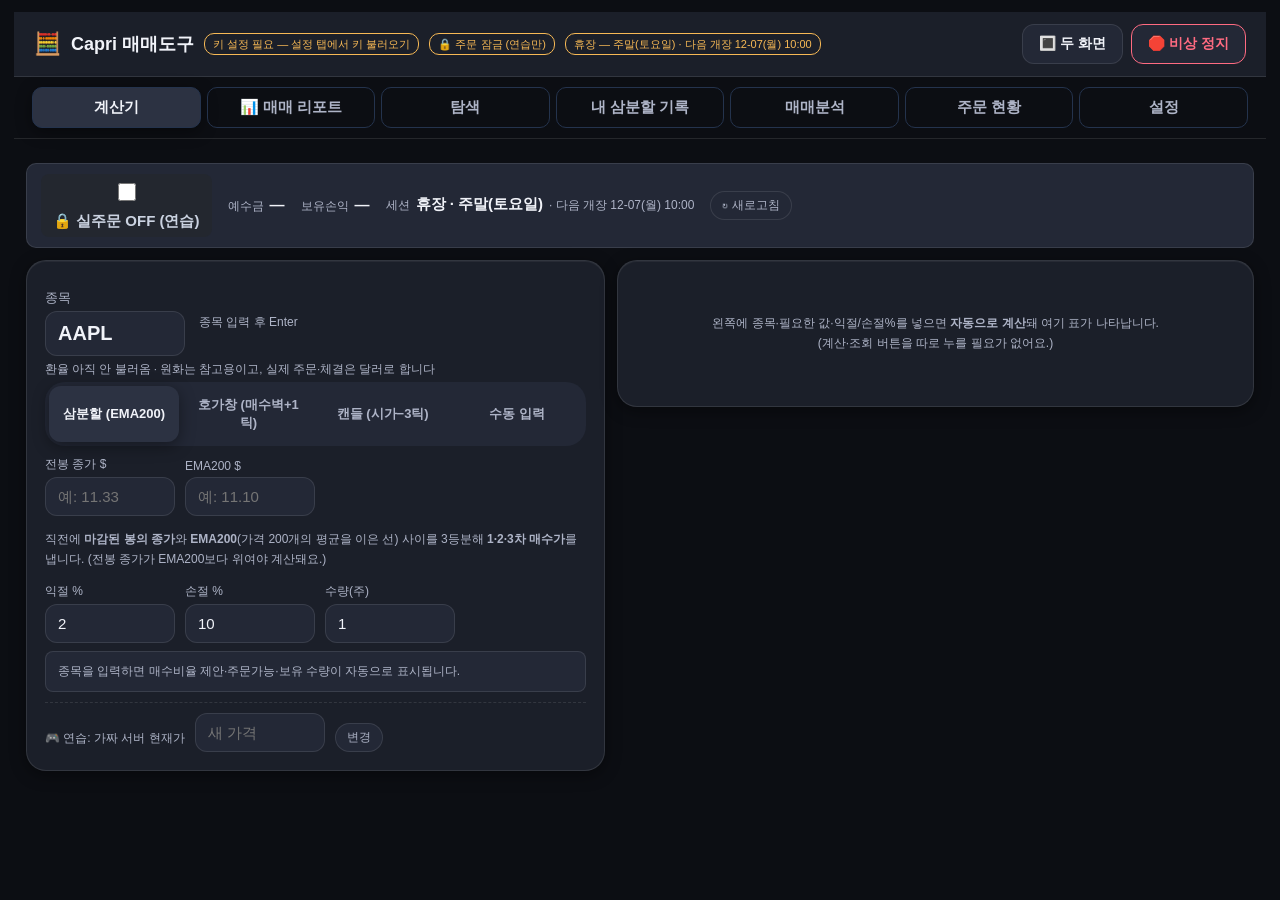
==== index.html @ b510676f "웹앱 배포 2026-08-22T17:26:16.046Z" ====
<!doctype html>
<html lang="ko">
  <head>
    <meta charset="UTF-8" />
    <!-- viewport-fit=cover: 아이폰 노치/홈바 영역까지 배경이 채워지게(웹앱 느낌) -->
    <meta name="viewport" content="width=device-width, initial-scale=1.0, viewport-fit=cover" />
    <title>Capri 매매도구</title>
    <meta name="description" content="Capri — 미국주식 분할 진입·익절/손절 계산기 (아이폰 웹앱)" />

    <!-- PWA(홈 화면에 추가되는 웹앱) 설정 -->
    <link rel="manifest" href="./manifest.webmanifest" />
    <meta name="theme-color" content="#0F172A" />

    <!-- 아이폰 전용: 홈 화면에서 열 때 주소창 없이 전체화면으로 뜨게 한다 -->
    <meta name="apple-mobile-web-app-capable" content="yes" />
    <!-- [v0.9.4] black-translucent 는 화면을 '상태바 밑까지' 끌어올려서, 안전영역 처리를
         조금이라도 놓치면 상단 배너·탭이 노치에 가려 눌리지 않는다(실제로 그 사고가 났다).
         default 로 두면 iOS 가 상태바 자리를 알아서 비워 준다 — 안전한 쪽을 택한다. -->
    <meta name="apple-mobile-web-app-status-bar-style" content="default" />
    <meta name="apple-mobile-web-app-title" content="Capri" />
    <link rel="apple-touch-icon" href="./icons/icon-192.png" />
    <link rel="icon" href="./icons/icon-192.png" />
    <script type="module" crossorigin src="./assets/index-GYGPDZ7k.js"></script>
    <link rel="modulepreload" crossorigin href="./assets/rolldown-runtime-Bh1tDfsg.js">
    <link rel="stylesheet" crossorigin href="./assets/index-DaofcGWW.css">
  </head>
  <body>
    <div id="root"></div>
  </body>
</html>
---- assets/index-DaofcGWW.css ----
:root{--bg:#0f172a;--card:#111c31;--line:#24334d;--text:#e2e8f0;--muted:#94a3b8;--green:#22c55e;--red:#ef4444;--amber:#f59e0b}html,body{background:var(--bg);color:var(--text);-webkit-text-size-adjust:100%;margin:0;font-family:-apple-system,BlinkMacSystemFont,Apple SD Gothic Neo,Segoe UI,system-ui,Roboto,Noto Sans,Ubuntu,Cantarell,Helvetica Neue,sans-serif}.app{max-width:560px;padding:max(12px, env(safe-area-inset-top)) 14px calc(24px + env(safe-area-inset-bottom));margin:0 auto}.update-banner{z-index:10;background:var(--green);color:#06210f;border-radius:12px;justify-content:space-between;align-items:center;gap:10px;margin-bottom:10px;padding:10px 14px;font-weight:700;display:flex;position:sticky;top:0}.update-banner button{color:#fff;background:#06210f;border:0;border-radius:999px;padding:8px 14px;font-size:14px;font-weight:700}.head{justify-content:space-between;align-items:center;gap:10px;margin-bottom:12px;display:flex}.brand{align-items:center;gap:8px;font-size:20px;display:flex}.brand img{border-radius:7px}.badge{border:1px solid var(--line);color:var(--muted);text-align:right;border-radius:999px;padding:6px 10px;font-size:12px;line-height:1.3}.badge.ok{color:var(--green);border-color:var(--green)}.badge.warn{color:var(--amber);border-color:var(--amber)}.tabs{gap:8px;margin-bottom:12px;display:flex}.tabs button{color:var(--muted);border:1px solid var(--line);background:0 0;border-radius:10px;flex:1;padding:10px;font-size:15px}.tabs button.on{background:var(--card);color:var(--text);border-color:var(--green)}.card{background:var(--card);border:1px solid var(--line);border-radius:14px;padding:14px}.row{flex-direction:column;gap:6px;min-width:0;margin-bottom:12px;display:flex}.row2{grid-template-columns:1fr 1fr;gap:10px;display:grid}label{color:var(--muted);font-size:13px}input{width:100%;color:var(--text);border:1px solid var(--line);background:#0b1524;border-radius:10px;padding:12px;font-size:16px}input:focus{border-color:var(--green);outline:none}.seg{flex-wrap:wrap;gap:6px;margin-bottom:14px;display:flex}.seg button{min-width:90px;color:var(--muted);border:1px solid var(--line);background:#0b1524;border-radius:999px;flex:1;padding:9px 6px;font-size:13px}.seg button.on{color:#06210f;background:var(--green);border-color:var(--green);font-weight:700}.hint{color:var(--muted);margin:4px 0 10px;font-size:12px}.split{border:1px solid var(--line);border-radius:12px;margin-bottom:10px;padding:10px 12px}.split-head{flex-wrap:wrap;justify-content:space-between;align-items:baseline;gap:8px;margin-bottom:8px;display:flex}.qty{color:var(--muted);font-size:13px}.grid3{grid-template-columns:repeat(3,1fr);gap:8px;display:grid}.grid3>div{flex-direction:column;gap:2px;min-width:0;display:flex}.grid3 .k{color:var(--muted);font-size:11px}.grid3 b{white-space:nowrap;font-size:15px}.grid3 .tp b{color:var(--green)}.grid3 .sl b{color:var(--red)}.won{color:var(--muted);font-size:11px}.primary{background:var(--green);color:#06210f;border:0;border-radius:12px;width:100%;margin-top:4px;padding:14px;font-size:16px;font-weight:700}.err{color:var(--amber);font-size:13px;line-height:1.5}.note{color:var(--muted);margin:14px 0 0;font-size:12px;line-height:1.6}.foot{text-align:center;color:var(--muted);margin-top:16px;font-size:11px}.live{border:1px dashed var(--line);border-radius:12px;margin-bottom:12px;padding:10px 12px}.ghost{width:100%;color:var(--green);border:1px solid var(--green);background:0 0;border-radius:10px;padding:11px;font-size:15px;font-weight:600}.ghost:disabled{opacity:.5}:root{--bg:#0c0e13;--panel:#1b1f29;--panel2:#232836;--surface3:#2c3242;--border:#ffffff1a;--border-strong:#ffffff29;--text:#f1f3f9;--muted:#aeb4c7;--green:#3ddc97;--red:#ff6b81;--amber:#f7b955;--blue:#4c82fb;--sh-card:0 4px 16px #0006;--sh-float:0 8px 28px #00000080;--sh-hero:0 12px 40px #0000008c;--edge-hi:inset 0 1px 0 #ffffff0d;--r-sm:12px;--r-md:20px;--r-lg:24px;--r-pill:999px;--profit:var(--green);--loss:var(--red);--primary:var(--blue);--flat:var(--muted);--fs-hero:52px;--fs-display:40px;--fs-title:22px;--fs-sub:17px;--fs-body:15px;--fs-cap:13px}:root[data-pnl=kr]{--profit:var(--red);--loss:#6aa8ff}.result-table,.trade-table,.screen-table,.str-table,.sum-cards,.hcard,.report-hero-num,.report-badge,.report-row,.str-big,.str-now,.tstat,.sb-v,.phase-badge,.sig-chip{font-variant-numeric:tabular-nums}*{box-sizing:border-box;scrollbar-width:thin;scrollbar-color:var(--surface3) transparent}::-webkit-scrollbar{width:9px;height:9px}::-webkit-scrollbar-track{background:0 0}::-webkit-scrollbar-thumb{background:var(--surface3);background-clip:padding-box;border:2px solid #0000;border-radius:999px}::-webkit-scrollbar-thumb:hover{background:#3a4152 padding-box padding-box}::-webkit-scrollbar-corner{background:0 0}body{background:var(--bg);color:var(--text);margin:0;font-family:Apple SD Gothic Neo,Pretendard,-apple-system,sans-serif;font-size:14px}.loading{color:var(--muted);padding:48px}.app{flex-direction:column;height:100vh;display:flex}.topbar{border-bottom:1px solid var(--border);background:var(--panel);justify-content:space-between;align-items:center;padding:12px 20px;display:flex}.brand{align-items:center;gap:10px;display:flex}.logo{font-size:22px}.brand h1{margin:0;font-size:18px}.badge{border:1px solid var(--border);border-radius:10px;padding:3px 8px;font-size:11px}.badge-mock{color:var(--blue);border-color:var(--blue)}.badge-live{color:var(--green);border-color:var(--green)}.badge-dry{color:var(--amber);border-color:var(--amber)}.controls{gap:8px;display:flex}.btn{border-radius:var(--r-sm);border:1px solid var(--border);background:var(--panel2);color:var(--text);cursor:pointer;padding:10px 16px;font-size:14px;font-weight:600}.btn:hover{filter:brightness(1.2)}.btn:disabled{opacity:.45;cursor:not-allowed}.btn-start{background:#14532d;border-color:#166534}.btn-stop{background:#7f1d1d;border-color:#991b1b}.btn-kill{border-color:var(--red);color:var(--red)}.twocol-on{border-color:var(--primary);color:var(--primary)}.kill-on{background:var(--red);color:#fff;font-weight:700}.mini{border-radius:var(--r-pill);border:1px solid var(--border);background:var(--panel2);color:var(--muted);cursor:pointer;padding:5px 11px;font-size:12px}.mini:hover{color:var(--text);border-color:var(--border-strong)}.tabs{background:var(--bg);border-bottom:1px solid var(--border);gap:6px;padding:10px 18px;display:flex}.tab{color:var(--muted);cursor:pointer;border-radius:var(--r-pill);white-space:nowrap;background:0 0;border:none;min-width:max-content;padding:9px 15px;font-size:14px;font-weight:600;transition:background .15s,color .15s}.tab:hover{color:var(--text)}.tab.active{color:var(--text);background:var(--surface3);box-shadow:var(--sh-card)}.panes,.pane{display:contents}.panes.twocol{background:var(--border-strong);flex:1;gap:1px;min-height:0;display:flex}.panes.twocol .pane{background:var(--bg);flex-direction:column;flex:1 1 0;min-width:0;display:flex;overflow-y:auto}.panes.twocol .grid,.panes.twocol .ticket-grid,.panes.twocol .sum-cards{grid-template-columns:1fr}.panes.twocol .report-badges{grid-template-columns:repeat(2,1fr)}.panes.twocol .report-hero-num{font-size:40px}.panes.twocol .pane{overflow-x:hidden}.pane-head{z-index:5;background:var(--panel);border-bottom:1px solid var(--border);align-items:center;gap:8px;padding:8px 20px;display:flex;position:sticky;top:0}.pane-tag{color:var(--muted);font-size:11px}.pane-select{background:var(--panel2);max-width:260px;color:var(--text);border:1px solid var(--border);border-radius:8px;flex:1;padding:6px 10px;font-size:13px}.grid{flex:1;grid-template-columns:1fr 1fr;gap:16px;padding:18px 20px 40px;display:grid;overflow-y:auto}.card{background:var(--panel);border:1px solid var(--border);border-radius:var(--r-md);box-shadow:var(--sh-card), var(--edge-hi);padding:18px}.card.wide{grid-column:1/-1}.card h2{font-size:var(--fs-title);letter-spacing:-.01em;margin:0 0 14px;font-weight:700}.card h3{font-size:var(--fs-cap);color:var(--muted);text-transform:none;letter-spacing:.02em;margin:16px 0 8px}.hero{border-radius:var(--r-lg);box-shadow:0 14px 40px #08061680, var(--edge-hi);background:radial-gradient(120% 90% at 15% 0,#8b93ff29 0%,#0000 48%),linear-gradient(152deg,#1e2542 0%,#241f3d 55%,#271b37 100%);border:1px solid #ffffff1f;padding:24px 20px;position:relative}.pill-seg{background:var(--panel2);border-radius:var(--r-pill);gap:4px;padding:4px;display:inline-flex}.pill-seg button{color:var(--muted);cursor:pointer;border-radius:var(--r-pill);background:0 0;border:none;min-height:40px;padding:9px 16px;font-size:14px;font-weight:600;transition:background .15s,color .15s}.pill-seg button.on{background:var(--surface3);color:var(--text);box-shadow:var(--sh-card)}.pill-seg button:not(.on):hover{color:var(--text)}.tech-seg{border-radius:var(--r-md);grid-template-columns:repeat(2,1fr);gap:4px;width:100%;display:grid}.tech-seg button{border-radius:var(--r-sm);padding:10px 8px;font-size:13px}@media (min-width:720px){.tech-seg{grid-template-columns:repeat(4,1fr)}}.stat-row{flex-wrap:wrap;gap:18px;display:flex}.stat{flex-direction:column;gap:3px;min-width:110px;display:flex}.stat-label{color:var(--muted);font-size:11px}.stat-value{font-size:14px;font-weight:600}.stat-value.small{font-size:12px;font-weight:400}.risk-row{border-top:1px dashed var(--border);color:var(--muted);gap:16px;margin-top:12px;padding-top:10px;font-size:12px;display:flex}.form-row{flex-wrap:wrap;align-items:end;gap:10px;margin-top:10px;display:flex}.form-col{flex-direction:column;gap:10px;max-width:420px;display:flex}label{color:var(--muted);flex-direction:column;gap:4px;font-size:12px;display:flex}input{background:var(--panel2);border:1px solid var(--border);color:var(--text);border-radius:var(--r-sm);width:130px;padding:10px 12px;font-size:15px}.form-col input{width:100%}input:focus{border-color:var(--blue);outline:none;box-shadow:0 0 0 3px #4c82fb2e}.radio{color:var(--text);flex-direction:row;align-items:center;gap:8px;margin:6px 0;font-size:13px}.quote{color:var(--blue);padding-bottom:8px;font-weight:700}.mock-box{border-top:1px dashed var(--border);padding-top:10px}.settings-block{margin-bottom:8px}table{border-collapse:collapse;width:100%;font-size:12.5px}th,td{text-align:left;border-bottom:1px solid var(--border-strong);padding:7px 8px}th{color:var(--muted);font-size:11.5px;font-weight:500}.logbox{border:1px solid var(--border);background:#0a0c10;border-radius:8px;height:200px;padding:10px;font-family:ui-monospace,monospace;font-size:12px;overflow-y:auto}.logline{color:#c3cad9;padding:1px 0}.log-ts{color:var(--muted);margin-right:6px}.ok{color:var(--green)}.danger{color:var(--red)}.hint{color:var(--muted);margin:4px 0;font-size:12px;line-height:1.6}.mono{font-family:ui-monospace,monospace;font-size:11.5px}.small{font-size:11.5px}ul.hint{padding-left:18px}.modal-back{z-index:50;background:#0009;justify-content:center;align-items:center;display:flex;position:fixed;top:0;bottom:0;left:0;right:0}.modal{background:var(--panel);border:1px solid var(--border);border-radius:14px;width:92%;max-width:560px;padding:22px 26px;box-shadow:0 20px 60px #00000080}.modal h2{margin-top:0}.modal p{margin:8px 0;font-size:13.5px;line-height:1.6}.logbox.tall{height:420px}.update-notes{border:1px solid var(--line,#2a2e37);background:#ffffff0a;border-radius:8px;max-height:180px;margin:10px 0;padding:10px 12px;overflow-y:auto}.update-notes b{color:var(--sub,#9ca3af);font-size:12.5px}.update-notes pre{white-space:pre-wrap;word-break:break-word;margin:6px 0 0;font-family:inherit;font-size:13px;line-height:1.6}.progress-wrap{background:#ffffff14;border-radius:11px;height:22px;margin:12px 0;position:relative;overflow:hidden}.progress-bar{background:linear-gradient(90deg,#2563eb,#3b82f6);height:100%;transition:width .2s}.progress-txt{color:#fff;justify-content:center;align-items:center;font-size:12px;font-weight:600;display:flex;position:absolute;top:0;bottom:0;left:0;right:0}.badge-liveorder{color:#fff;background:#dc2626;font-weight:800;animation:1.6s ease-in-out infinite livepulse}@keyframes livepulse{0%,to{opacity:1}50%{opacity:.65}}@media (prefers-reduced-motion:reduce){.badge-liveorder{animation:none}}.live-confirm{margin:10px 0}.live-confirm-box{gap:10px;margin:10px 0;display:flex}.live-confirm-box>div{text-align:center;background:#dc26261a;border:1px solid #dc262673;border-radius:10px;flex:1;padding:10px 12px}.live-confirm-box span{opacity:.75;margin-bottom:3px;font-size:11.5px;display:block}.live-confirm-box b{font-size:19px}.cap-box{flex-wrap:wrap;align-items:center;gap:8px;display:flex}.cap-box .hint b{color:var(--tx,#e5e7eb)}.poslist,.ratlist{flex-direction:column;gap:8px;display:flex}.poscard,.ratcard{border:1px solid var(--border);background:var(--panel2);border-radius:8px;padding:10px 12px}.posline1{flex-wrap:wrap;align-items:baseline;gap:10px;display:flex}.possym{font-size:16px}.posqty{color:var(--muted)}.posPnl{font-size:18px;font-weight:700}.posline2,.posline3{color:#b9c0cc;margin-top:4px}.posrationale{border-top:1px dashed var(--border-strong);color:#cfd6e2;margin-top:6px;padding-top:6px}.tag{color:#9fb4d8;background:#2b3446;border-radius:4px;margin-right:4px;padding:1px 6px;font-size:11px;display:inline-block}.tag.warn{color:#ffcf7a;background:#4a3a1e}.inline-check{color:var(--muted);font-size:12px;font-weight:400}.ticket{flex-direction:column;gap:12px;padding:12px;display:flex}.statusbar{background:var(--panel2);border:1px solid var(--border);border-radius:10px;flex-wrap:wrap;align-items:center;gap:16px;padding:10px 14px;display:flex}.sb-item{align-items:baseline;gap:6px;display:flex}.sb-item b{font-size:15px}.sb-live{cursor:pointer;border-radius:8px;align-items:center;gap:8px;padding:6px 12px;font-size:15px;display:flex}.sb-live.off{color:#cbd3e1;background:#23272f}.sb-live.on{color:#ff8a95;background:#4a1420;border:1px solid #ff6b6b}.sb-live input{width:18px;height:18px}.ticket-grid{grid-template-columns:minmax(340px,1fr) minmax(360px,1.1fr);align-items:start;gap:12px;display:grid}@media (max-width:820px){.ticket-grid{grid-template-columns:1fr}}.sym-row{align-items:center;gap:14px}.sym-label{font-size:13px}.sym-input{text-transform:uppercase;width:140px;font-size:20px;font-weight:700}.cur-box{font-size:15px}.cur-price{color:#7fd1ff;font-size:18px}.tech-row{flex-wrap:wrap;gap:14px}.seed-box{background:var(--panel2);border:1px solid var(--border);border-radius:8px;margin-top:8px;padding:10px 12px}.seed-line{justify-content:space-between;align-items:center;gap:8px;padding:2px 0;display:flex}.seed-line b{color:#e6ebf3}.seed-line .mini{flex:none}.result-head{margin-bottom:8px;font-size:15px}.result-table{width:100%}.result-empty{text-align:center;padding:30px 12px;line-height:1.7}.order-cell{white-space:nowrap}.btn-buy{color:#fff;background:#1f6feb}.btn-oco{color:#fff;background:#2ea043}.warn-box{color:#ffcf7a;background:#4a3a1e;border:1px solid #7a5a20;border-radius:8px;margin:8px 0;padding:10px 12px;font-size:13px;line-height:1.6}.warn-box b{color:#ffe4a3}.btn-oto{color:#fff;background:#d97706}.order-cell{white-space:normal;flex-wrap:wrap;gap:4px;display:flex}.statusmain{flex-direction:column;gap:12px;padding:12px;display:flex}.statusmain .statusbar{flex-wrap:wrap}.sb-sep{background:#333b48;width:1px;height:20px;margin:0 4px}.sb-k{color:var(--muted);font-size:12px}.min0{text-overflow:ellipsis;min-width:0;overflow:hidden}.muted{color:var(--muted)}.insight-card{border-radius:var(--r-md);box-shadow:var(--edge-hi);color:var(--text);background:linear-gradient(135deg,#4c82fb29,#4c82fb0a);border:1px solid #4c82fb59;margin:12px 0 4px;padding:16px 18px;font-size:15px;line-height:1.55}.strong-weak{grid-template-columns:1fr 1fr;gap:10px;margin-top:12px;display:grid}.sw-col{border-radius:var(--r-md);background:var(--panel2);border:1px solid var(--border);box-shadow:var(--edge-hi);padding:14px 16px}.sw-col.ok{border-color:#2fd39a59}.sw-col.danger{border-color:#f6606f59}.sw-h{color:var(--muted);font-size:13px}.sw-v{font-variant-numeric:tabular-nums;margin:4px 0 2px;font-size:22px;font-weight:800}.sw-col.ok .sw-v{color:var(--profit)}.sw-col.danger .sw-v{color:var(--loss)}.seg{background:var(--panel2);border-radius:var(--r-pill);gap:4px;padding:4px;display:inline-flex}.seg button{color:var(--muted);cursor:pointer;border-radius:var(--r-pill);background:0 0;border:none;min-height:38px;padding:8px 15px;font-size:13px;font-weight:600}.seg button.on{background:var(--surface3);color:var(--text);box-shadow:var(--sh-card)}.seg-wide button{padding:9px 20px}.sum-cards{grid-template-columns:repeat(3,1fr);gap:10px;display:grid}@media (max-width:640px){.sum-cards{grid-template-columns:1fr}}.sum-card{border-radius:var(--r-md);background:var(--panel2);border:1px solid var(--border);box-shadow:var(--edge-hi);flex-direction:column;gap:3px;min-width:0;padding:16px;display:flex}.sum-k{color:var(--muted);font-size:12px}.sum-v{color:#e6ebf3;white-space:nowrap;text-overflow:ellipsis;font-size:20px;font-weight:700;overflow:hidden}.sum-sub{color:var(--muted);font-size:12px}.sum-card.pnl-up .sum-v{color:var(--profit)}.sum-card.pnl-down .sum-v{color:var(--loss)}.pnl-up{color:var(--profit)}.pnl-down{color:var(--loss)}.hold-list,.ord-list,.cond-list{flex-direction:column;gap:8px;display:flex}.hcard{border:1px solid var(--border);border-radius:var(--r-md);background:var(--panel2);box-shadow:var(--edge-hi);min-width:0;padding:15px 16px}.hcard-r1{justify-content:space-between;align-items:baseline;gap:12px;min-width:0;display:flex}.hcard-name{align-items:baseline;gap:8px;min-width:0;display:flex}.hcard-title{white-space:nowrap;text-overflow:ellipsis;max-width:180px;font-size:15px;overflow:hidden}.hcard-sub{color:var(--muted);white-space:nowrap;font-size:12px}.hcard-pct{white-space:nowrap;font-size:22px;font-weight:800}.hcard-r2{justify-content:space-between;align-items:baseline;gap:12px;margin-top:4px;display:flex}.hcard-r2 .muted{font-size:13px}.hcard-amt{white-space:nowrap;font-size:14px;font-weight:600}.hcard-actions{align-items:center;gap:6px;margin-top:10px;display:flex}.ghost{border:1px solid var(--border);color:var(--muted);background:0 0}.grow{flex:auto}.hcard-detail,.ord-detail{border-top:1px dashed var(--border-strong);grid-template-columns:1fr 1fr;gap:4px 18px;margin-top:10px;padding-top:10px;display:grid}@media (max-width:520px){.hcard-detail,.ord-detail{grid-template-columns:1fr}}.hcard-detail>div,.ord-detail>div{justify-content:space-between;gap:10px;min-width:0;font-size:12.5px;display:flex}.hcard-detail dt,.ord-detail dt{color:var(--muted);white-space:nowrap}.hcard-detail dd,.ord-detail dd{color:#e6ebf3;text-align:right;text-overflow:ellipsis;overflow:hidden}.dl-wide{grid-column:1/-1}.dl-wide dd{text-align:left;white-space:normal}.chip{color:#9fb4d8;white-space:nowrap;background:#2b3446;border-radius:4px;padding:1px 7px;font-size:11px;display:inline-block}.chip-buy{color:#7fb3ff;background:#16324a}.chip-sell{color:#ff9db0;background:#4a2130}.chip-type{color:#ffcf7a;background:#3a2e12}.btn-sell{color:#fff;background:#d92d43}.stbadge{white-space:nowrap;border-radius:10px;padding:1px 8px;font-size:11px;display:inline-block}.st-submitted{color:#7fb3ff;background:#16324a}.st-partial{color:#ffcf7a;background:#3a2e12}.st-filled{color:#6ee7a0;background:#14331f}.st-cancelled,.st-failed{color:#ff9d9d;background:#3a2020}.st-hold{background:var(--surface3);color:#b9c0cc}.st-unknown{background:var(--surface3);color:#cbd3e1}.ord-row{border:1px solid var(--border);border-radius:var(--r-md);background:var(--panel2);box-shadow:var(--edge-hi);min-width:0;padding:14px 16px}.or-line1{flex-wrap:wrap;align-items:center;gap:8px;min-width:0;display:flex}.cond-card{border:1px solid var(--border);border-radius:var(--r-md);background:var(--panel2);box-shadow:var(--edge-hi);min-width:0;padding:14px 16px}.cc-head{flex-wrap:wrap;align-items:center;gap:8px;min-width:0;display:flex}.cc-steps{color:#cfd6e2;flex-wrap:wrap;align-items:center;gap:10px;margin-top:8px;font-size:13px;display:flex}.step{align-items:center;gap:6px;display:inline-flex}.step-arrow{color:var(--muted)}.split-save{flex-wrap:wrap;align-items:center;gap:8px;margin:6px 0 10px;display:flex}.split-memo-input{color:#e6e9ef;border:1px solid var(--border);background:#0f131a;border-radius:8px;flex:1;min-width:140px;padding:6px 10px;font-size:13px}.btn-save{color:#fff;background:#6d5ae0}.split-saved-msg{white-space:nowrap;font-size:12px}.split-list-head{justify-content:space-between;align-items:center;gap:8px;display:flex}.split-card{border:1px solid var(--border);border-radius:var(--r-md);background:var(--panel2);box-shadow:var(--edge-hi);margin-top:12px;padding:14px 16px}.split-card-head{flex-wrap:wrap;justify-content:space-between;align-items:center;gap:8px;margin-bottom:6px;display:flex}.split-symbol{font-size:15px}.split-card-meta{align-items:center;gap:10px;display:inline-flex}.btn-del{color:#ff9d9d;background:#3a2020}.split-card-foot{margin-top:6px}.split-done td{opacity:.55}.split-check{cursor:pointer;align-items:center;gap:6px;font-size:13px;display:inline-flex}.btn-str{color:#cfe0ff;background:#23324a;margin-left:8px}.btn-edit{background:var(--surface3);color:#cbd3e1;margin-left:8px}.split-edit{flex-wrap:wrap;align-items:center;gap:6px;display:inline-flex}.split-edit .split-memo-input{flex:0 320px;min-width:200px}.str-controls{flex-wrap:wrap;align-items:flex-end;gap:12px;margin:12px 0;display:flex}.str-field{flex-direction:column;gap:4px;display:flex}.held-chips{flex-wrap:wrap;gap:8px;margin:10px 0 4px;display:flex}.chip-sym{border-radius:var(--r-pill);cursor:pointer;background:var(--panel2);border:1px solid var(--border);min-width:0;color:var(--text);box-shadow:var(--edge-hi);align-items:center;gap:8px;padding:8px 12px;font-size:13px;font-weight:600;display:inline-flex}.chip-sym:hover{border-color:var(--border-strong)}.chip-sym.on{background:var(--surface3);box-shadow:var(--sh-card);border-color:var(--border-strong)}.chip-sym .chip-str{font-variant-numeric:tabular-nums;font-weight:800}.chip-sym .chip-str.up{color:var(--profit)}.chip-sym .chip-str.down{color:var(--loss)}.chip-sym .chip-str.flat{color:var(--muted)}.str-detail-head{margin:14px 0 2px;font-size:13px}.str-sym-input,.str-iv{color:#e6e9ef;border:1px solid var(--border);background:#0f131a;border-radius:8px;padding:7px 10px;font-size:14px}.str-sym-input{text-transform:uppercase;width:120px;font-weight:700}.str-sym-input:disabled,.str-iv:disabled{opacity:.6}.btn-start{color:#fff;background:#2ea043}.btn-stop{color:#fff;background:#b3352f}.str-live{font-size:13px}.str-now{border-radius:var(--r-lg);box-shadow:0 14px 40px #08061680, var(--edge-hi);background:radial-gradient(120% 90% at 12% 0,#8b93ff26 0%,#0000 48%),linear-gradient(152deg,#1e2542 0%,#241f3d 55%,#271b37 100%);border:1px solid #ffffff1f;flex-wrap:wrap;align-items:center;gap:20px;margin:4px 0 16px;padding:22px 20px;display:flex}.str-big{font-variant-numeric:tabular-nums;letter-spacing:-.02em;font-size:52px;font-weight:800;line-height:1}.str-oneway{color:var(--amber)}.str-meta{font-size:14px}.str-meta>div{margin:2px 0}.str-spark{color:var(--muted);border:1px solid var(--border);background:#0f131a;border-radius:8px;margin:6px 0 14px;display:block}.str-table{margin-top:6px}.str-chart{color:var(--muted);border:1px solid var(--border);background:#0f131a;border-radius:8px;margin:6px 0 14px;display:block}@keyframes str-flash-up{0%{background:#34d39947}to{background:0 0}}@keyframes str-flash-down{0%{background:#f8717147}to{background:0 0}}.str-big.flash-up{border-radius:8px;padding:0 6px;animation:.45s ease-out str-flash-up}.str-big.flash-down{border-radius:8px;padding:0 6px;animation:.45s ease-out str-flash-down}@media (prefers-reduced-motion:reduce){.str-big.flash-up,.str-big.flash-down{animation:none}}.str-signals{flex-wrap:wrap;align-items:center;gap:8px;margin:6px 0 10px;display:flex}.phase-badge{border:1px solid var(--border);border-radius:10px;padding:4px 10px;font-size:14px;font-weight:700}.sig-chip{border:1px solid var(--border);white-space:nowrap;border-radius:8px;padding:3px 8px;font-size:12px}.sig-chip.ok{color:var(--green,#34d399);border-color:#34d39966}.sig-chip.danger{color:var(--red,#f87171);border-color:#f8717166}.screen-controls{margin:10px 0 6px}.screen-controls input[type=range]{accent-color:#2ea043;width:100%}.screen-filters{flex-wrap:wrap;gap:10px;margin-top:10px;display:flex}.screen-filters .sf-num{flex:1;min-width:96px;max-width:160px}.screen-filters .sf-num input{color:#e6e9ef;border:1px solid var(--border);background:#0f131a;border-radius:8px;width:100%;min-height:40px;padding:8px 10px;font-size:16px}.near-miss{margin-top:14px}.miss-table{opacity:.92}.miss-reasons{color:var(--amber,#fbbf24);font-size:12px}.screen-prog{margin:12px 0}.screen-prog-bar{border:1px solid var(--border);background:#0f131a;border-radius:6px;height:10px;overflow:hidden}.screen-prog-fill{background:linear-gradient(90deg,#1f6feb,#2ea043);height:100%;transition:width .3s}.screen-table{margin-top:6px}.screen-row{cursor:pointer}.screen-row:hover td{background:#1d2330}.btn-evid{color:#cfe0ff;white-space:nowrap;background:#23324a}.evid-row>td{background:#10141c;padding:0}.evid-box{padding:12px 14px}.evid-note{color:var(--muted);margin-bottom:8px;font-size:12px}.evid-filters{flex-wrap:wrap;gap:6px;margin-bottom:10px;display:flex}.evid-chip{border:1px solid var(--border);border-radius:999px;padding:3px 9px;font-size:12px}.evid-chip.pass{color:#6ee7a0;background:#14331f;border-color:#1f5a37}.evid-chip.fail{color:#ff9d9d;background:#331b1b;border-color:#5a2020}.evid-table{border:none;width:auto}.evid-table td{border:none;padding:3px 10px 3px 0;font-size:13px}.evid-table td:first-child{color:var(--muted);white-space:nowrap}.trade-stats{flex-wrap:wrap;gap:10px;margin:12px 0;display:flex}.tstat{border:1px solid var(--border);background:var(--panel2);border-radius:10px;flex-direction:column;gap:2px;min-width:120px;padding:8px 14px;display:flex}.tstat b{font-size:15px}.tstat.highlight{background:#141a28;border-color:#3a4560}.trade-table td{vertical-align:top}.trade-win td{background:#14331f59}.trade-loss td{background:#331b1b59}.warn-txt{color:#ffcf7a}.mode-tag{white-space:nowrap;border-radius:999px;padding:2px 8px;font-size:11px}.mode-mock{color:#cfe0ff;background:#23324a}.mode-dryrun{color:#ffcf7a;background:#3a2e12}.mode-real{color:#ff9d9d;background:#3a2020}.step-box{border:1px solid var(--border);background:var(--panel2);border-radius:8px;margin:8px 0;padding:10px 12px}.step-title{color:#cfd6e2;margin-bottom:6px;font-size:13px;font-weight:700}.step-disabled{opacity:.5}@keyframes rise-in{0%{opacity:0;transform:translateY(10px)}to{opacity:1;transform:translateY(0)}}@keyframes grow-bar{0%{transform:scaleX(0)}to{transform:scaleX(1)}}.report section{animation:.42s ease-out both rise-in}.report section:nth-child(2){animation-delay:60ms}.report section:nth-child(3){animation-delay:.12s}.report section:nth-child(4){animation-delay:.18s}.report-hero{text-align:center;border-radius:var(--r-lg);box-shadow:0 14px 40px #08061680, var(--edge-hi);background:radial-gradient(120% 90% at 15% 0,#8b93ff29 0%,#0000 48%),linear-gradient(152deg,#1e2542 0%,#241f3d 55%,#271b37 100%);border:1px solid #ffffff1f;padding:30px 20px 26px;position:relative}.report-hero-label{color:#e4e7f2;letter-spacing:.01em;margin-bottom:8px;font-size:14px;font-weight:600}.report-hero-num{letter-spacing:-.03em;font-variant-numeric:tabular-nums;font-size:clamp(44px,12vw,56px);font-weight:800;line-height:1.05}.report-hero-num.up{color:var(--profit)}.report-hero-num.down{color:var(--loss)}.report-hero-sub{color:var(--muted,#94a3b8);margin-top:8px;font-size:13px}.report-hero-sub .up{color:var(--profit)}.report-hero-sub .down{color:var(--loss)}.report-refresh{position:absolute;top:12px;right:12px}.report-badges{grid-template-columns:repeat(4,1fr);gap:10px;display:grid}@media (max-width:560px){.report-badges{grid-template-columns:repeat(2,1fr)}}.report-badge{text-align:center;border-radius:var(--r-md);background:var(--panel2);border:1px solid var(--border);box-shadow:var(--edge-hi);padding:16px 8px}.report-badge .rb-num{font-variant-numeric:tabular-nums;font-size:28px;font-weight:800}.report-badge .rb-label{color:var(--muted,#94a3b8);margin-top:2px;font-size:12px}.report-badge.win .rb-num{color:var(--profit)}.report-badge.loss .rb-num{color:var(--loss)}.report-best{background:linear-gradient(135deg,#22c55e1f,#22c55e05);border-color:#22c55e59}.report-best-crown{color:var(--muted,#94a3b8);margin-bottom:6px;font-size:13px}.report-best-row{flex-wrap:wrap;align-items:baseline;gap:12px;display:flex}.report-best-sym{font-size:28px;font-weight:800}.report-best-pct{font-variant-numeric:tabular-nums;font-size:28px;font-weight:800}.report-best-pct.up{color:var(--profit)}.report-best-pct.down{color:var(--loss)}.report-rows{flex-direction:column;gap:12px;display:flex}.report-row{min-width:0;animation:.38s ease-out both rise-in}.rr-head{justify-content:space-between;align-items:baseline;gap:8px;display:flex}.rr-head b{font-size:16px}.rr-pct{font-variant-numeric:tabular-nums;font-size:18px;font-weight:700}.rr-pct.up{color:var(--profit)}.rr-pct.down{color:var(--loss)}.rr-bar-wrap{background:#ffffff0f;border-radius:999px;height:8px;margin:6px 0 4px;overflow:hidden}.rr-bar{transform-origin:0;border-radius:999px;height:100%;animation:.62s cubic-bezier(.22,1,.36,1) both grow-bar}.rr-bar.up{background:var(--profit)}.rr-bar.down{background:var(--loss)}.rr-meta{font-size:12px}.report-note{margin-top:14px}.report-empty{text-align:center;padding:40px 20px}.report-empty-emoji{margin-bottom:8px;font-size:46px}.report-empty h2{margin:0 0 8px}@media (prefers-reduced-motion:reduce){.report section,.report-row,.rr-bar{animation:none!important}}.tab{cursor:grab;-webkit-user-select:none;user-select:none}.tab:active{cursor:grabbing}.report-period{flex-wrap:wrap;align-items:center;gap:10px;display:flex}.rp-tabs{flex-wrap:wrap;gap:6px;display:flex}.rp-tabs button{color:var(--muted,#94a3b8);border:1px solid var(--line,#24334d);cursor:pointer;background:0 0;border-radius:999px;padding:8px 14px;font-size:14px}.rp-tabs button.on{background:var(--profit);border-color:var(--profit);color:#06210f;font-weight:700}.rp-date{color:inherit;border:1px solid var(--line,#24334d);background:#0b1524;border-radius:10px;padding:8px 10px;font-size:16px}.rp-label{color:var(--muted,#94a3b8);margin-left:auto;font-size:13px}:root{--safe-top:env(safe-area-inset-top,0px);--safe-bottom:env(safe-area-inset-bottom,0px);--safe-left:env(safe-area-inset-left,0px);--safe-right:env(safe-area-inset-right,0px)}html,body{overflow-x:hidden}.app{max-width:100%}.update-banner{padding-top:calc(10px + var(--safe-top));padding-left:calc(14px + var(--safe-left));padding-right:calc(14px + var(--safe-right))}.update-banner button{min-height:44px;padding:10px 18px;font-size:15px}@media (max-width:820px){.app{height:100dvh}.topbar{z-index:20;padding:calc(10px + var(--safe-top)) calc(12px + var(--safe-right)) 10px calc(12px + var(--safe-left));flex-wrap:wrap;flex:none;gap:8px;position:sticky;top:0}.brand h1{flex:none;font-size:16px}.topbar .brand{scrollbar-width:none;flex-wrap:nowrap;flex:1 1 0;align-items:center;gap:6px;min-width:0;overflow-x:auto}.topbar .brand::-webkit-scrollbar{display:none}.topbar .badge{white-space:nowrap;flex:none;font-size:10px}.controls{flex:none;gap:6px;margin-left:auto}.controls .btn{min-height:40px}.tabs{z-index:15;-webkit-overflow-scrolling:touch;scrollbar-width:none;padding:6px calc(12px + var(--safe-right)) 0 calc(12px + var(--safe-left));flex:none;align-items:stretch;gap:6px;position:sticky;top:0;overflow-x:auto}.tabs::-webkit-scrollbar{display:none}.tab{white-space:nowrap;border-radius:var(--r-pill);flex:none;min-height:44px;padding:10px 15px;font-size:14px}.tab.active{background:var(--surface3);box-shadow:var(--sh-card)}.grid{padding:12px calc(12px + var(--safe-right)) calc(24px + var(--safe-bottom)) calc(12px + var(--safe-left));grid-template-columns:1fr;gap:12px}.card{padding:12px}.card h2{font-size:15px}input,select,textarea{min-height:44px;font-size:16px!important}.btn{min-height:44px;padding:10px 14px;font-size:14px}.mini{min-height:36px;padding:6px 10px;font-size:12px}.result-table,table{white-space:nowrap;max-width:100%;display:block;overflow-x:auto}.report-hero-num{font-size:clamp(34px,11vw,52px)}.report-badges{grid-template-columns:repeat(2,1fr)}.rp-tabs button{min-height:44px}.rp-label{width:100%;margin-left:0}.split-card,.report-row,.card{min-width:0}.split-card-head,.split-card-meta{flex-wrap:wrap;gap:6px}}@media (max-width:400px){.topbar,.grid{padding-left:calc(10px + var(--safe-left));padding-right:calc(10px + var(--safe-right))}.tab{padding:10px 12px;font-size:13px}}.update-banner{z-index:1000;padding-top:max(12px, calc(env(safe-area-inset-top,0px) + 10px));padding-bottom:12px;padding-left:max(14px, env(safe-area-inset-left,0px));padding-right:max(14px, env(safe-area-inset-right,0px));border-radius:0;margin:0;position:fixed;top:0;left:0;right:0;box-shadow:0 6px 18px #00000059}.update-banner button{min-width:120px;min-height:44px}body:has(.update-banner) .topbar{padding-top:calc(max(12px, calc(env(safe-area-inset-top,0px) + 10px)) + 68px)}.tabs{flex-wrap:nowrap}.tab{white-space:nowrap;flex:none;width:auto;min-width:max-content}.badge{white-space:nowrap}@media (max-width:820px){.wide-only{display:none}}.rp-source{width:100%;color:var(--amber,#f59e0b);background:#f59e0b14;border:1px solid #f59e0b4d;border-radius:8px;padding:6px 10px;font-size:12px}.rp-warn{width:100%;color:var(--loss,#f04452);background:#f0445214;border:1px solid #f044524d;border-radius:8px;margin-top:6px;padding:6px 10px;font-size:12px}
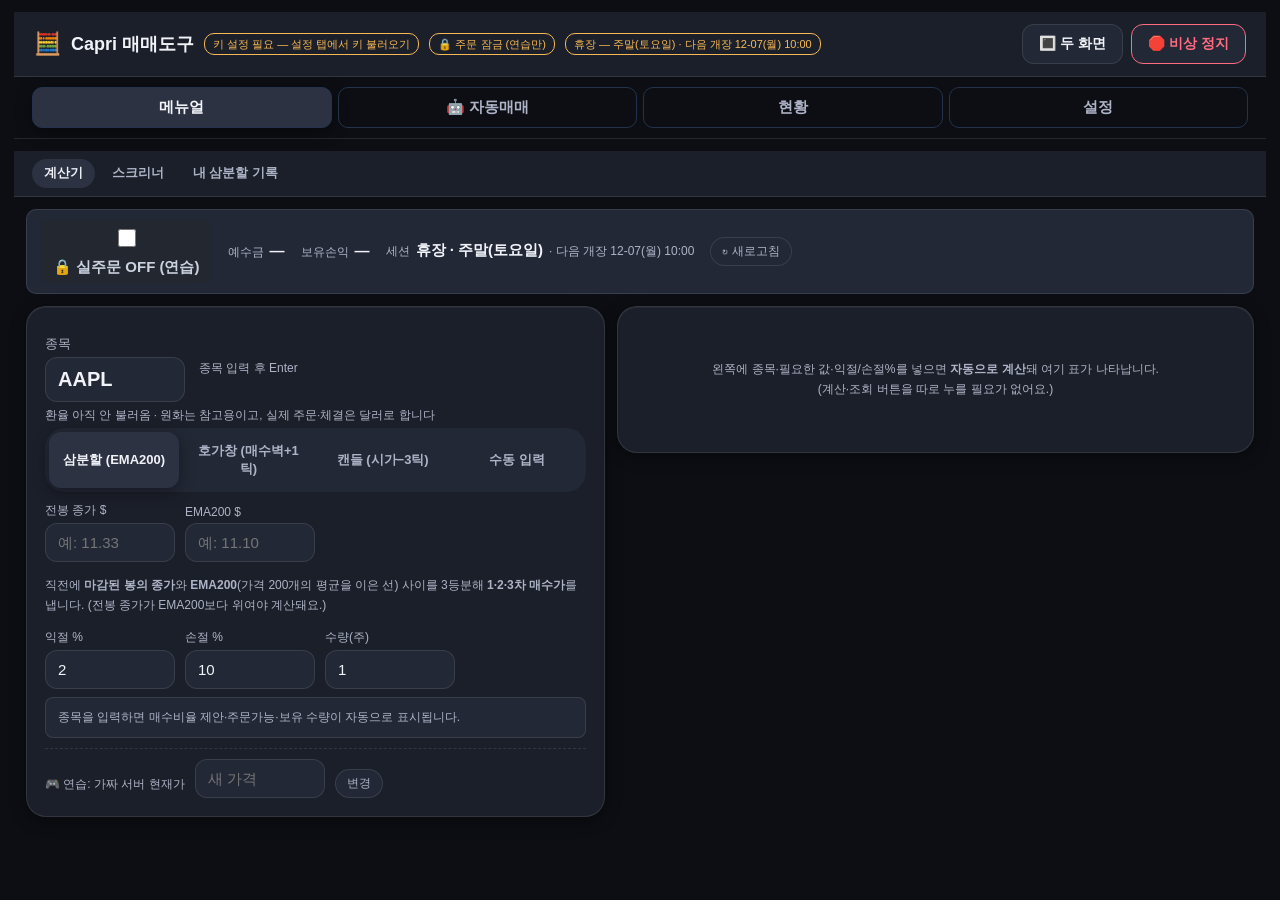
==== commit 977ef062: "웹앱 배포 2026-09-26T06:15:41.364Z" ====
--- a/index.html
+++ b/index.html
@@ -20,9 +20,8 @@
     <meta name="apple-mobile-web-app-title" content="Capri" />
     <link rel="apple-touch-icon" href="./icons/icon-192.png" />
     <link rel="icon" href="./icons/icon-192.png" />
-    <script type="module" crossorigin src="./assets/index-GYGPDZ7k.js"></script>
-    <link rel="modulepreload" crossorigin href="./assets/rolldown-runtime-Bh1tDfsg.js">
-    <link rel="stylesheet" crossorigin href="./assets/index-DaofcGWW.css">
+    <script type="module" crossorigin src="./assets/index-DjIxWVxy.js"></script>
+    <link rel="stylesheet" crossorigin href="./assets/index-Cpc0DxuG.css">
   </head>
   <body>
     <div id="root"></div>
--- a/assets/index-Cpc0DxuG.css
+++ b/assets/index-Cpc0DxuG.css
@@ -0,0 +1 @@
+:root{--bg:#0f172a;--card:#111c31;--line:#24334d;--text:#e2e8f0;--muted:#94a3b8;--green:#22c55e;--red:#ef4444;--amber:#f59e0b}html,body{background:var(--bg);color:var(--text);-webkit-text-size-adjust:100%;margin:0;font-family:-apple-system,BlinkMacSystemFont,Apple SD Gothic Neo,Segoe UI,system-ui,Roboto,Noto Sans,Ubuntu,Cantarell,Helvetica Neue,sans-serif}.app{max-width:560px;padding:max(12px, env(safe-area-inset-top)) 14px calc(24px + env(safe-area-inset-bottom));margin:0 auto}.update-banner{z-index:10;background:var(--green);color:#06210f;border-radius:12px;justify-content:space-between;align-items:center;gap:10px;margin-bottom:10px;padding:10px 14px;font-weight:700;display:flex;position:sticky;top:0}.update-banner button{color:#fff;background:#06210f;border:0;border-radius:999px;padding:8px 14px;font-size:14px;font-weight:700}.head{justify-content:space-between;align-items:center;gap:10px;margin-bottom:12px;display:flex}.brand{align-items:center;gap:8px;font-size:20px;display:flex}.brand img{border-radius:7px}.badge{border:1px solid var(--line);color:var(--muted);text-align:right;border-radius:999px;padding:6px 10px;font-size:12px;line-height:1.3}.badge.ok{color:var(--green);border-color:var(--green)}.badge.warn{color:var(--amber);border-color:var(--amber)}.tabs{gap:8px;margin-bottom:12px;display:flex}.tabs button{color:var(--muted);border:1px solid var(--line);background:0 0;border-radius:10px;flex:1;padding:10px;font-size:15px}.tabs button.on{background:var(--card);color:var(--text);border-color:var(--green)}.card{background:var(--card);border:1px solid var(--line);border-radius:14px;padding:14px}.row{flex-direction:column;gap:6px;min-width:0;margin-bottom:12px;display:flex}.row2{grid-template-columns:1fr 1fr;gap:10px;display:grid}label{color:var(--muted);font-size:13px}input{width:100%;color:var(--text);border:1px solid var(--line);background:#0b1524;border-radius:10px;padding:12px;font-size:16px}input:focus{border-color:var(--green);outline:none}.seg{flex-wrap:wrap;gap:6px;margin-bottom:14px;display:flex}.seg button{min-width:90px;color:var(--muted);border:1px solid var(--line);background:#0b1524;border-radius:999px;flex:1;padding:9px 6px;font-size:13px}.seg button.on{color:#06210f;background:var(--green);border-color:var(--green);font-weight:700}.hint{color:var(--muted);margin:4px 0 10px;font-size:12px}.split{border:1px solid var(--line);border-radius:12px;margin-bottom:10px;padding:10px 12px}.split-head{flex-wrap:wrap;justify-content:space-between;align-items:baseline;gap:8px;margin-bottom:8px;display:flex}.qty{color:var(--muted);font-size:13px}.grid3{grid-template-columns:repeat(3,1fr);gap:8px;display:grid}.grid3>div{flex-direction:column;gap:2px;min-width:0;display:flex}.grid3 .k{color:var(--muted);font-size:11px}.grid3 b{white-space:nowrap;font-size:15px}.grid3 .tp b{color:var(--green)}.grid3 .sl b{color:var(--red)}.won{color:var(--muted);font-size:11px}.primary{background:var(--green);color:#06210f;border:0;border-radius:12px;width:100%;margin-top:4px;padding:14px;font-size:16px;font-weight:700}.err{color:var(--amber);font-size:13px;line-height:1.5}.note{color:var(--muted);margin:14px 0 0;font-size:12px;line-height:1.6}.foot{text-align:center;color:var(--muted);margin-top:16px;font-size:11px}.live{border:1px dashed var(--line);border-radius:12px;margin-bottom:12px;padding:10px 12px}.ghost{width:100%;color:var(--green);border:1px solid var(--green);background:0 0;border-radius:10px;padding:11px;font-size:15px;font-weight:600}.ghost:disabled{opacity:.5}:root{--bg:#0c0e13;--panel:#1b1f29;--panel2:#232836;--surface3:#2c3242;--border:#ffffff1a;--border-strong:#ffffff29;--text:#f1f3f9;--muted:#aeb4c7;--green:#3ddc97;--red:#ff6b81;--amber:#f7b955;--blue:#4c82fb;--sh-card:0 4px 16px #0006;--sh-float:0 8px 28px #00000080;--sh-hero:0 12px 40px #0000008c;--edge-hi:inset 0 1px 0 #ffffff0d;--r-sm:12px;--r-md:20px;--r-lg:24px;--r-pill:999px;--profit:var(--green);--loss:var(--red);--primary:var(--blue);--flat:var(--muted);--fs-hero:52px;--fs-display:40px;--fs-title:22px;--fs-sub:17px;--fs-body:15px;--fs-cap:13px;--chart-surface:#0f131a;--chart-grid:#ffffff14;--chart-axis:#ffffff59;--chart-ref-1:#3987e5;--chart-ref-2:#d95926;--chart-ref-3:#199e70;--chart-highlight:#f1f3f9}:root[data-pnl=kr]{--profit:var(--red);--loss:#6aa8ff}.result-table,.trade-table,.screen-table,.str-table,.sum-cards,.hcard,.report-hero-num,.report-badge,.report-row,.str-big,.str-now,.tstat,.sb-v,.phase-badge,.sig-chip{font-variant-numeric:tabular-nums}*{box-sizing:border-box;scrollbar-width:thin;scrollbar-color:var(--surface3) transparent}::-webkit-scrollbar{width:9px;height:9px}::-webkit-scrollbar-track{background:0 0}::-webkit-scrollbar-thumb{background:var(--surface3);background-clip:padding-box;border:2px solid #0000;border-radius:999px}::-webkit-scrollbar-thumb:hover{background:#3a4152 padding-box padding-box}::-webkit-scrollbar-corner{background:0 0}body{background:var(--bg);color:var(--text);margin:0;font-family:Apple SD Gothic Neo,Pretendard,-apple-system,sans-serif;font-size:14px}.loading{color:var(--muted);padding:48px}.app{flex-direction:column;height:100vh;display:flex}.topbar{border-bottom:1px solid var(--border);background:var(--panel);justify-content:space-between;align-items:center;padding:12px 20px;display:flex}.brand{align-items:center;gap:10px;display:flex}.logo{font-size:22px}.brand h1{margin:0;font-size:18px}.badge{border:1px solid var(--border);border-radius:10px;padding:3px 8px;font-size:11px}.badge-mock{color:var(--blue);border-color:var(--blue)}.badge-live{color:var(--green);border-color:var(--green)}.badge-dry{color:var(--amber);border-color:var(--amber)}.controls{gap:8px;display:flex}.topbar-ticker{border:1px solid var(--blue);background:color-mix(in srgb, var(--blue) 12%, transparent);white-space:nowrap;border-radius:999px;flex:0 auto;align-items:center;gap:8px;max-width:320px;padding:5px 12px;font-size:13px;display:flex;overflow:hidden}.tk-bot{font-size:14px}.tk-sym{font-weight:800}.tk-pnl{font-weight:700}.tk-amt{opacity:.85;font-weight:500}.tk-status{color:var(--muted);text-overflow:ellipsis;font-size:12px;overflow:hidden}.tk-dots{gap:4px;margin-left:2px;display:flex}.tk-dots i{background:var(--border);border-radius:50%;width:5px;height:5px;display:block}.tk-dots i.on{background:var(--blue)}.btn{border-radius:var(--r-sm);border:1px solid var(--border);background:var(--panel2);color:var(--text);cursor:pointer;padding:10px 16px;font-size:14px;font-weight:600}.btn:hover{filter:brightness(1.2)}.btn:disabled{opacity:.45;cursor:not-allowed}.btn-start{background:#14532d;border-color:#166534}.btn-stop{background:#7f1d1d;border-color:#991b1b}.btn-kill{border-color:var(--red);color:var(--red)}.twocol-on{border-color:var(--primary);color:var(--primary)}.kill-on{background:var(--red);color:#fff;font-weight:700}.mini{border-radius:var(--r-pill);border:1px solid var(--border);background:var(--panel2);color:var(--muted);cursor:pointer;padding:5px 11px;font-size:12px}.mini:hover{color:var(--text);border-color:var(--border-strong)}.tabs{background:var(--bg);border-bottom:1px solid var(--border);gap:6px;padding:10px 18px;display:flex}.tab{color:var(--muted);cursor:pointer;border-radius:var(--r-pill);white-space:nowrap;background:0 0;border:none;min-width:max-content;padding:9px 15px;font-size:14px;font-weight:600;transition:background .15s,color .15s}.tab:hover{color:var(--text)}.tab.active{color:var(--text);background:var(--surface3);box-shadow:var(--sh-card)}.subtabs{background:var(--panel);border-bottom:1px solid var(--border);flex-wrap:wrap;gap:5px;padding:8px 18px;display:flex}.subtab{color:var(--muted);cursor:pointer;border-radius:var(--r-pill);white-space:nowrap;background:0 0;border:none;padding:6px 12px;font-size:12.5px;font-weight:600;transition:background .15s,color .15s}.subtab:hover{color:var(--text)}.subtab.active{color:var(--text);background:var(--surface2,var(--surface3))}.panes,.pane{display:contents}.panes.twocol{background:var(--border-strong);flex:1;gap:1px;min-height:0;display:flex}.panes.twocol .pane{background:var(--bg);flex-direction:column;flex:1 1 0;min-width:0;display:flex;overflow-y:auto}.panes.twocol .grid,.panes.twocol .ticket-grid,.panes.twocol .sum-cards{grid-template-columns:1fr}.panes.twocol .report-badges{grid-template-columns:repeat(2,1fr)}.panes.twocol .report-hero-num{font-size:40px}.panes.twocol .pane{overflow-x:hidden}.pane-head{z-index:5;background:var(--panel);border-bottom:1px solid var(--border);align-items:center;gap:8px;padding:8px 20px;display:flex;position:sticky;top:0}.pane-tag{color:var(--muted);font-size:11px}.pane-select{background:var(--panel2);max-width:260px;color:var(--text);border:1px solid var(--border);border-radius:8px;flex:1;padding:6px 10px;font-size:13px}.grid{flex:1;grid-template-columns:1fr 1fr;gap:16px;padding:18px 20px 40px;display:grid;overflow-y:auto}.card{background:var(--panel);border:1px solid var(--border);border-radius:var(--r-md);box-shadow:var(--sh-card), var(--edge-hi);padding:18px}.card.wide{grid-column:1/-1}.card h2{font-size:var(--fs-title);letter-spacing:-.01em;margin:0 0 14px;font-weight:700}.card h3{font-size:var(--fs-cap);color:var(--muted);text-transform:none;letter-spacing:.02em;margin:16px 0 8px}.hero{border-radius:var(--r-lg);box-shadow:0 14px 40px #08061680, var(--edge-hi);background:radial-gradient(120% 90% at 15% 0,#8b93ff29 0%,#0000 48%),linear-gradient(152deg,#1e2542 0%,#241f3d 55%,#271b37 100%);border:1px solid #ffffff1f;padding:24px 20px;position:relative}.pill-seg{background:var(--panel2);border-radius:var(--r-pill);gap:4px;padding:4px;display:inline-flex}.pill-seg button{color:var(--muted);cursor:pointer;border-radius:var(--r-pill);background:0 0;border:none;min-height:40px;padding:9px 16px;font-size:14px;font-weight:600;transition:background .15s,color .15s}.pill-seg button.on{background:var(--surface3);color:var(--text);box-shadow:var(--sh-card)}.pill-seg button:not(.on):hover{color:var(--text)}.tech-seg{border-radius:var(--r-md);grid-template-columns:repeat(2,1fr);gap:4px;width:100%;display:grid}.tech-seg button{border-radius:var(--r-sm);padding:10px 8px;font-size:13px}@media (min-width:720px){.tech-seg{grid-template-columns:repeat(4,1fr)}}.stat-row{flex-wrap:wrap;gap:18px;display:flex}.stat{flex-direction:column;gap:3px;min-width:110px;display:flex}.stat-label{color:var(--muted);font-size:11px}.stat-value{font-size:14px;font-weight:600}.stat-value.small{font-size:12px;font-weight:400}.risk-row{border-top:1px dashed var(--border);color:var(--muted);gap:16px;margin-top:12px;padding-top:10px;font-size:12px;display:flex}.form-row{flex-wrap:wrap;align-items:end;gap:10px;margin-top:10px;display:flex}.form-col{flex-direction:column;gap:10px;max-width:420px;display:flex}label{color:var(--muted);flex-direction:column;gap:4px;font-size:12px;display:flex}input{background:var(--panel2);border:1px solid var(--border);color:var(--text);border-radius:var(--r-sm);width:130px;padding:10px 12px;font-size:15px}.form-col input{width:100%}input:focus{border-color:var(--blue);outline:none;box-shadow:0 0 0 3px #4c82fb2e}.radio{color:var(--text);flex-direction:row;align-items:center;gap:8px;margin:6px 0;font-size:13px}.quote{color:var(--blue);padding-bottom:8px;font-weight:700}.mock-box{border-top:1px dashed var(--border);padding-top:10px}.settings-block{margin-bottom:8px}table{border-collapse:collapse;width:100%;font-size:12.5px}th,td{text-align:left;border-bottom:1px solid var(--border-strong);padding:7px 8px}th{color:var(--muted);font-size:11.5px;font-weight:500}.logbox{border:1px solid var(--border);background:#0a0c10;border-radius:8px;height:200px;padding:10px;font-family:ui-monospace,monospace;font-size:12px;overflow-y:auto}.logline{color:#c3cad9;padding:1px 0}.log-ts{color:var(--muted);margin-right:6px}.ok{color:var(--green)}.danger{color:var(--red)}.hint{color:var(--muted);margin:4px 0;font-size:12px;line-height:1.6}.mono{font-family:ui-monospace,monospace;font-size:11.5px}.small{font-size:11.5px}ul.hint{padding-left:18px}.modal-back{z-index:50;background:#0009;justify-content:center;align-items:center;display:flex;position:fixed;top:0;bottom:0;left:0;right:0}.modal{background:var(--panel);border:1px solid var(--border);border-radius:14px;width:92%;max-width:560px;padding:22px 26px;box-shadow:0 20px 60px #00000080}.modal h2{margin-top:0}.modal p{margin:8px 0;font-size:13.5px;line-height:1.6}.logbox.tall{height:420px}.update-notes{border:1px solid var(--line,#2a2e37);background:#ffffff0a;border-radius:8px;max-height:180px;margin:10px 0;padding:10px 12px;overflow-y:auto}.update-notes b{color:var(--sub,#9ca3af);font-size:12.5px}.update-notes pre{white-space:pre-wrap;word-break:break-word;margin:6px 0 0;font-family:inherit;font-size:13px;line-height:1.6}.progress-wrap{background:#ffffff14;border-radius:11px;height:22px;margin:12px 0;position:relative;overflow:hidden}.progress-bar{background:linear-gradient(90deg,#2563eb,#3b82f6);height:100%;transition:width .2s}.progress-txt{color:#fff;justify-content:center;align-items:center;font-size:12px;font-weight:600;display:flex;position:absolute;top:0;bottom:0;left:0;right:0}.badge-liveorder{color:#fff;background:#dc2626;font-weight:800;animation:1.6s ease-in-out infinite livepulse}@keyframes livepulse{0%,to{opacity:1}50%{opacity:.65}}@media (prefers-reduced-motion:reduce){.badge-liveorder{animation:none}}.live-confirm{margin:10px 0}.live-confirm-box{gap:10px;margin:10px 0;display:flex}.live-confirm-box>div{text-align:center;background:#dc26261a;border:1px solid #dc262673;border-radius:10px;flex:1;padding:10px 12px}.live-confirm-box span{opacity:.75;margin-bottom:3px;font-size:11.5px;display:block}.live-confirm-box b{font-size:19px}.cap-box{flex-wrap:wrap;align-items:center;gap:8px;display:flex}.cap-box .hint b{color:var(--tx,#e5e7eb)}.poslist,.ratlist{flex-direction:column;gap:8px;display:flex}.poscard,.ratcard{border:1px solid var(--border);background:var(--panel2);border-radius:8px;padding:10px 12px}.posline1{flex-wrap:wrap;align-items:baseline;gap:10px;display:flex}.possym{font-size:16px}.posqty{color:var(--muted)}.posPnl{font-size:18px;font-weight:700}.posline2,.posline3{color:#b9c0cc;margin-top:4px}.posrationale{border-top:1px dashed var(--border-strong);color:#cfd6e2;margin-top:6px;padding-top:6px}.tag{color:#9fb4d8;background:#2b3446;border-radius:4px;margin-right:4px;padding:1px 6px;font-size:11px;display:inline-block}.tag.warn{color:#ffcf7a;background:#4a3a1e}.inline-check{color:var(--muted);font-size:12px;font-weight:400}.ticket{flex-direction:column;gap:12px;padding:12px;display:flex}.statusbar{background:var(--panel2);border:1px solid var(--border);border-radius:10px;flex-wrap:wrap;align-items:center;gap:16px;padding:10px 14px;display:flex}.sb-item{align-items:baseline;gap:6px;display:flex}.sb-item b{font-size:15px}.sb-live{cursor:pointer;border-radius:8px;align-items:center;gap:8px;padding:6px 12px;font-size:15px;display:flex}.sb-live.off{color:#cbd3e1;background:#23272f}.sb-live.on{color:#ff8a95;background:#4a1420;border:1px solid #ff6b6b}.sb-live input{width:18px;height:18px}.ticket-grid{grid-template-columns:minmax(340px,1fr) minmax(360px,1.1fr);align-items:start;gap:12px;display:grid}@media (max-width:820px){.ticket-grid{grid-template-columns:1fr}}.sym-row{align-items:center;gap:14px}.sym-label{font-size:13px}.sym-input{text-transform:uppercase;width:140px;font-size:20px;font-weight:700}.cur-box{font-size:15px}.cur-price{color:#7fd1ff;font-size:18px}.tech-row{flex-wrap:wrap;gap:14px}.seed-box{background:var(--panel2);border:1px solid var(--border);border-radius:8px;margin-top:8px;padding:10px 12px}.seed-line{justify-content:space-between;align-items:center;gap:8px;padding:2px 0;display:flex}.seed-line b{color:#e6ebf3}.seed-line .mini{flex:none}.result-head{margin-bottom:8px;font-size:15px}.result-table{width:100%}.result-empty{text-align:center;padding:30px 12px;line-height:1.7}.order-cell{white-space:nowrap}.btn-buy{color:#fff;background:#1f6feb}.btn-oco{color:#fff;background:#2ea043}.warn-box{color:#ffcf7a;background:#4a3a1e;border:1px solid #7a5a20;border-radius:8px;margin:8px 0;padding:10px 12px;font-size:13px;line-height:1.6}.warn-box b{color:#ffe4a3}.btn-oto{color:#fff;background:#d97706}.btn-bracket{color:#fff;background:#7c3aed}.order-cell{white-space:normal;flex-wrap:wrap;gap:4px;display:flex}.statusmain{flex-direction:column;gap:12px;padding:12px;display:flex}.statusmain .statusbar{flex-wrap:wrap}.sb-sep{background:#333b48;width:1px;height:20px;margin:0 4px}.sb-k{color:var(--muted);font-size:12px}.min0{text-overflow:ellipsis;min-width:0;overflow:hidden}.muted{color:var(--muted)}.insight-card{border-radius:var(--r-md);box-shadow:var(--edge-hi);color:var(--text);background:linear-gradient(135deg,#4c82fb29,#4c82fb0a);border:1px solid #4c82fb59;margin:12px 0 4px;padding:16px 18px;font-size:15px;line-height:1.55}.strong-weak{grid-template-columns:1fr 1fr;gap:10px;margin-top:12px;display:grid}.sw-col{border-radius:var(--r-md);background:var(--panel2);border:1px solid var(--border);box-shadow:var(--edge-hi);padding:14px 16px}.sw-col.ok{border-color:#2fd39a59}.sw-col.danger{border-color:#f6606f59}.sw-h{color:var(--muted);font-size:13px}.sw-v{font-variant-numeric:tabular-nums;margin:4px 0 2px;font-size:22px;font-weight:800}.sw-col.ok .sw-v{color:var(--profit)}.sw-col.danger .sw-v{color:var(--loss)}.seg{background:var(--panel2);border-radius:var(--r-pill);gap:4px;padding:4px;display:inline-flex}.seg button{color:var(--muted);cursor:pointer;border-radius:var(--r-pill);background:0 0;border:none;min-height:38px;padding:8px 15px;font-size:13px;font-weight:600}.seg button.on{background:var(--surface3);color:var(--text);box-shadow:var(--sh-card)}.seg-wide button{padding:9px 20px}.sum-cards{grid-template-columns:repeat(3,1fr);gap:10px;display:grid}@media (max-width:640px){.sum-cards{grid-template-columns:1fr}}.sum-card{border-radius:var(--r-md);background:var(--panel2);border:1px solid var(--border);box-shadow:var(--edge-hi);flex-direction:column;gap:3px;min-width:0;padding:16px;display:flex}.sum-k{color:var(--muted);font-size:12px}.sum-v{color:#e6ebf3;white-space:nowrap;text-overflow:ellipsis;font-size:20px;font-weight:700;overflow:hidden}.sum-sub{color:var(--muted);font-size:12px}.sum-card.pnl-up .sum-v{color:var(--profit)}.sum-card.pnl-down .sum-v{color:var(--loss)}.pnl-up{color:var(--profit)}.pnl-down{color:var(--loss)}.hold-list,.ord-list,.cond-list{flex-direction:column;gap:8px;display:flex}.hcard{border:1px solid var(--border);border-radius:var(--r-md);background:var(--panel2);box-shadow:var(--edge-hi);min-width:0;padding:15px 16px}.hcard-r1{justify-content:space-between;align-items:baseline;gap:12px;min-width:0;display:flex}.hcard-name{align-items:baseline;gap:8px;min-width:0;display:flex}.hcard-title{white-space:nowrap;text-overflow:ellipsis;max-width:180px;font-size:15px;overflow:hidden}.badge-auto{color:var(--blue);border:1px solid var(--blue);vertical-align:middle;border-radius:8px;margin-left:6px;padding:1px 6px;font-size:10px;font-weight:700;display:inline-block}.hcard-sub{color:var(--muted);white-space:nowrap;font-size:12px}.hcard-pct{white-space:nowrap;font-size:22px;font-weight:800}.hcard-r2{justify-content:space-between;align-items:baseline;gap:12px;margin-top:4px;display:flex}.hcard-r2 .muted{font-size:13px}.hcard-amt{white-space:nowrap;font-size:14px;font-weight:600}.hcard-actions{align-items:center;gap:6px;margin-top:10px;display:flex}.ghost{border:1px solid var(--border);color:var(--muted);background:0 0}.grow{flex:auto}.hcard-detail,.ord-detail{border-top:1px dashed var(--border-strong);grid-template-columns:1fr 1fr;gap:4px 18px;margin-top:10px;padding-top:10px;display:grid}@media (max-width:520px){.hcard-detail,.ord-detail{grid-template-columns:1fr}}.hcard-detail>div,.ord-detail>div{justify-content:space-between;gap:10px;min-width:0;font-size:12.5px;display:flex}.hcard-detail dt,.ord-detail dt{color:var(--muted);white-space:nowrap}.hcard-detail dd,.ord-detail dd{color:#e6ebf3;text-align:right;text-overflow:ellipsis;overflow:hidden}.dl-wide{grid-column:1/-1}.dl-wide dd{text-align:left;white-space:normal}.chip{color:#9fb4d8;white-space:nowrap;background:#2b3446;border-radius:4px;padding:1px 7px;font-size:11px;display:inline-block}.chip-buy{color:#7fb3ff;background:#16324a}.chip-sell{color:#ff9db0;background:#4a2130}.chip-type{color:#ffcf7a;background:#3a2e12}.btn-sell{color:#fff;background:#d92d43}.stbadge{white-space:nowrap;border-radius:10px;padding:1px 8px;font-size:11px;display:inline-block}.st-submitted{color:#7fb3ff;background:#16324a}.st-partial{color:#ffcf7a;background:#3a2e12}.st-filled{color:#6ee7a0;background:#14331f}.st-cancelled,.st-failed{color:#ff9d9d;background:#3a2020}.st-hold{background:var(--surface3);color:#b9c0cc}.st-unknown{background:var(--surface3);color:#cbd3e1}.ord-row{border:1px solid var(--border);border-radius:var(--r-md);background:var(--panel2);box-shadow:var(--edge-hi);min-width:0;padding:14px 16px}.or-line1{flex-wrap:wrap;align-items:center;gap:8px;min-width:0;display:flex}.cond-card{border:1px solid var(--border);border-radius:var(--r-md);background:var(--panel2);box-shadow:var(--edge-hi);min-width:0;padding:14px 16px}.cc-head{flex-wrap:wrap;align-items:center;gap:8px;min-width:0;display:flex}.cc-steps{color:#cfd6e2;flex-wrap:wrap;align-items:center;gap:10px;margin-top:8px;font-size:13px;display:flex}.step{align-items:center;gap:6px;display:inline-flex}.step-arrow{color:var(--muted)}.split-save{flex-wrap:wrap;align-items:center;gap:8px;margin:6px 0 10px;display:flex}.split-memo-input{color:#e6e9ef;border:1px solid var(--border);background:#0f131a;border-radius:8px;flex:1;min-width:140px;padding:6px 10px;font-size:13px}.btn-save{color:#fff;background:#6d5ae0}.split-saved-msg{white-space:nowrap;font-size:12px}.split-list-head{justify-content:space-between;align-items:center;gap:8px;display:flex}.split-card{border:1px solid var(--border);border-radius:var(--r-md);background:var(--panel2);box-shadow:var(--edge-hi);margin-top:12px;padding:14px 16px}.split-card-head{flex-wrap:wrap;justify-content:space-between;align-items:center;gap:8px;margin-bottom:6px;display:flex}.split-symbol{font-size:15px}.split-card-meta{align-items:center;gap:10px;display:inline-flex}.btn-del{color:#ff9d9d;background:#3a2020}.split-card-foot{margin-top:6px}.split-done td{opacity:.55}.split-check{cursor:pointer;align-items:center;gap:6px;font-size:13px;display:inline-flex}.btn-str{color:#cfe0ff;background:#23324a;margin-left:8px}.btn-edit{background:var(--surface3);color:#cbd3e1;margin-left:8px}.split-edit{flex-wrap:wrap;align-items:center;gap:6px;display:inline-flex}.split-edit .split-memo-input{flex:0 320px;min-width:200px}.str-controls{flex-wrap:wrap;align-items:flex-end;gap:12px;margin:12px 0;display:flex}.str-field{flex-direction:column;gap:4px;display:flex}.held-chips{flex-wrap:wrap;gap:8px;margin:10px 0 4px;display:flex}.chip-sym{border-radius:var(--r-pill);cursor:pointer;background:var(--panel2);border:1px solid var(--border);min-width:0;color:var(--text);box-shadow:var(--edge-hi);align-items:center;gap:8px;padding:8px 12px;font-size:13px;font-weight:600;display:inline-flex}.chip-sym:hover{border-color:var(--border-strong)}.chip-sym.on{background:var(--surface3);box-shadow:var(--sh-card);border-color:var(--border-strong)}.chip-sym .chip-str{font-variant-numeric:tabular-nums;font-weight:800}.chip-sym .chip-str.up{color:var(--profit)}.chip-sym .chip-str.down{color:var(--loss)}.chip-sym .chip-str.flat{color:var(--muted)}.str-detail-head{margin:14px 0 2px;font-size:13px}.str-sym-input,.str-iv{color:#e6e9ef;border:1px solid var(--border);background:#0f131a;border-radius:8px;padding:7px 10px;font-size:14px}.str-sym-input{text-transform:uppercase;width:120px;font-weight:700}.str-sym-input:disabled,.str-iv:disabled{opacity:.6}.btn-start{color:#fff;background:#2ea043}.btn-stop{color:#fff;background:#b3352f}.str-live{font-size:13px}.str-now{border-radius:var(--r-lg);box-shadow:0 14px 40px #08061680, var(--edge-hi);background:radial-gradient(120% 90% at 12% 0,#8b93ff26 0%,#0000 48%),linear-gradient(152deg,#1e2542 0%,#241f3d 55%,#271b37 100%);border:1px solid #ffffff1f;flex-wrap:wrap;align-items:center;gap:20px;margin:4px 0 16px;padding:22px 20px;display:flex}.str-big{font-variant-numeric:tabular-nums;letter-spacing:-.02em;font-size:52px;font-weight:800;line-height:1}.str-oneway{color:var(--amber)}.str-meta{font-size:14px}.str-meta>div{margin:2px 0}.str-spark{color:var(--muted);border:1px solid var(--border);background:var(--chart-surface);border-radius:8px;margin:6px 0 14px;display:block}.str-table{margin-top:6px}.str-chart{width:100%;color:var(--muted);border:1px solid var(--border);background:var(--chart-surface);border-radius:8px;margin:6px 0 14px;display:block}.screen-chart-wrap{padding:4px 0 2px}.screen-chart{border:1px solid var(--border);background:var(--chart-surface);border-radius:8px;width:100%;display:block}.chart-legend{flex-wrap:wrap;gap:6px;margin-top:8px;display:flex}.chart-chip{border:1px solid var(--border);color:var(--muted);background:var(--panel2);border-radius:999px;align-items:center;gap:5px;padding:3px 9px 3px 7px;font-size:12px;display:inline-flex}.chart-chip .swatch{border-radius:3px;flex:none;width:9px;height:9px}.chart-tooltip{pointer-events:none;background:var(--panel2);border:1px solid var(--border-strong);color:var(--text);white-space:nowrap;box-shadow:var(--sh-card);z-index:3;border-radius:6px;padding:5px 8px;font-size:11px;position:absolute}.chart-wrap-rel{position:relative}.screen-chart-legend{margin-top:6px}@keyframes str-flash-up{0%{background:#34d39947}to{background:0 0}}@keyframes str-flash-down{0%{background:#f8717147}to{background:0 0}}.str-big.flash-up{border-radius:8px;padding:0 6px;animation:.45s ease-out str-flash-up}.str-big.flash-down{border-radius:8px;padding:0 6px;animation:.45s ease-out str-flash-down}@media (prefers-reduced-motion:reduce){.str-big.flash-up,.str-big.flash-down{animation:none}}.str-signals{flex-wrap:wrap;align-items:center;gap:8px;margin:6px 0 10px;display:flex}.phase-badge{border:1px solid var(--border);border-radius:10px;padding:4px 10px;font-size:14px;font-weight:700}.sig-chip{border:1px solid var(--border);white-space:nowrap;border-radius:8px;padding:3px 8px;font-size:12px}.sig-chip.ok{color:var(--green,#34d399);border-color:#34d39966}.sig-chip.danger{color:var(--red,#f87171);border-color:#f8717166}.screen-controls{margin:10px 0 6px}.screen-controls input[type=range]{accent-color:#2ea043;width:100%}.screen-filters{flex-wrap:wrap;gap:10px;margin-top:10px;display:flex}.screen-filters .sf-num{flex:1;min-width:96px;max-width:160px}.screen-filters .sf-num input{color:#e6e9ef;border:1px solid var(--border);background:#0f131a;border-radius:8px;width:100%;min-height:40px;padding:8px 10px;font-size:16px}.near-miss{margin-top:14px}.miss-table{opacity:.92}.miss-reasons{color:var(--amber,#fbbf24);font-size:12px}.screen-prog{margin:12px 0}.screen-prog-bar{border:1px solid var(--border);background:#0f131a;border-radius:6px;height:10px;overflow:hidden}.screen-prog-fill{background:linear-gradient(90deg,#1f6feb,#2ea043);height:100%;transition:width .3s}.screen-table{margin-top:6px}.screen-row{cursor:pointer}.screen-row:hover td{background:#1d2330}.btn-evid{color:#cfe0ff;white-space:nowrap;background:#23324a}.evid-row>td{background:#10141c;padding:0}.evid-box{padding:12px 14px}.evid-note{color:var(--muted);margin-bottom:8px;font-size:12px}.evid-filters{flex-wrap:wrap;gap:6px;margin-bottom:10px;display:flex}.evid-chip{border:1px solid var(--border);border-radius:999px;padding:3px 9px;font-size:12px}.evid-chip.pass{color:#6ee7a0;background:#14331f;border-color:#1f5a37}.evid-chip.fail{color:#ff9d9d;background:#331b1b;border-color:#5a2020}.evid-table{border:none;width:auto}.evid-table td{border:none;padding:3px 10px 3px 0;font-size:13px}.evid-table td:first-child{color:var(--muted);white-space:nowrap}.trade-stats{flex-wrap:wrap;gap:10px;margin:12px 0;display:flex}.tstat{border:1px solid var(--border);background:var(--panel2);border-radius:10px;flex-direction:column;gap:2px;min-width:120px;padding:8px 14px;display:flex}.tstat b{font-size:15px}.tstat.highlight{background:#141a28;border-color:#3a4560}.trade-table td{vertical-align:top}.trade-win td{background:#14331f59}.trade-loss td{background:#331b1b59}.warn-txt{color:#ffcf7a}.mode-tag{white-space:nowrap;border-radius:999px;padding:2px 8px;font-size:11px}.mode-mock{color:#cfe0ff;background:#23324a}.mode-dryrun{color:#ffcf7a;background:#3a2e12}.mode-real{color:#ff9d9d;background:#3a2020}.step-box{border:1px solid var(--border);background:var(--panel2);border-radius:8px;margin:8px 0;padding:10px 12px}.step-title{color:#cfd6e2;margin-bottom:6px;font-size:13px;font-weight:700}.step-disabled{opacity:.5}@keyframes rise-in{0%{opacity:0;transform:translateY(10px)}to{opacity:1;transform:translateY(0)}}@keyframes grow-bar{0%{transform:scaleX(0)}to{transform:scaleX(1)}}.report section{animation:.42s ease-out both rise-in}.report section:nth-child(2){animation-delay:60ms}.report section:nth-child(3){animation-delay:.12s}.report section:nth-child(4){animation-delay:.18s}.report-hero{text-align:center;border-radius:var(--r-lg);box-shadow:0 14px 40px #08061680, var(--edge-hi);background:radial-gradient(120% 90% at 15% 0,#8b93ff29 0%,#0000 48%),linear-gradient(152deg,#1e2542 0%,#241f3d 55%,#271b37 100%);border:1px solid #ffffff1f;padding:30px 20px 26px;position:relative}.report-hero-label{color:#e4e7f2;letter-spacing:.01em;margin-bottom:8px;font-size:14px;font-weight:600}.report-hero-num{letter-spacing:-.03em;font-variant-numeric:tabular-nums;font-size:clamp(44px,12vw,56px);font-weight:800;line-height:1.05}.report-hero-num.up{color:var(--profit)}.report-hero-num.down{color:var(--loss)}.report-hero-sub{color:var(--muted,#94a3b8);margin-top:8px;font-size:13px}.report-hero-sub .up{color:var(--profit)}.report-hero-sub .down{color:var(--loss)}.report-refresh{position:absolute;top:12px;right:12px}.report-badges{grid-template-columns:repeat(4,1fr);gap:10px;display:grid}@media (max-width:560px){.report-badges{grid-template-columns:repeat(2,1fr)}}.report-badge{text-align:center;border-radius:var(--r-md);background:var(--panel2);border:1px solid var(--border);box-shadow:var(--edge-hi);padding:16px 8px}.report-badge .rb-num{font-variant-numeric:tabular-nums;font-size:28px;font-weight:800}.report-badge .rb-label{color:var(--muted,#94a3b8);margin-top:2px;font-size:12px}.report-badge.win .rb-num{color:var(--profit)}.report-badge.loss .rb-num{color:var(--loss)}.report-best{background:linear-gradient(135deg,#22c55e1f,#22c55e05);border-color:#22c55e59}.report-best-crown{color:var(--muted,#94a3b8);margin-bottom:6px;font-size:13px}.report-best-row{flex-wrap:wrap;align-items:baseline;gap:12px;display:flex}.report-best-sym{font-size:28px;font-weight:800}.report-best-pct{font-variant-numeric:tabular-nums;font-size:28px;font-weight:800}.report-best-pct.up{color:var(--profit)}.report-best-pct.down{color:var(--loss)}.report-rows{flex-direction:column;gap:12px;display:flex}.report-row{min-width:0;animation:.38s ease-out both rise-in}.rr-head{justify-content:space-between;align-items:baseline;gap:8px;display:flex}.rr-head b{font-size:16px}.rr-pct{font-variant-numeric:tabular-nums;font-size:18px;font-weight:700}.rr-pct.up{color:var(--profit)}.rr-pct.down{color:var(--loss)}.rr-bar-wrap{background:#ffffff0f;border-radius:999px;height:8px;margin:6px 0 4px;overflow:hidden}.rr-bar{transform-origin:0;border-radius:999px;height:100%;animation:.62s cubic-bezier(.22,1,.36,1) both grow-bar}.rr-bar.up{background:var(--profit)}.rr-bar.down{background:var(--loss)}.rr-meta{font-size:12px}.report-note{margin-top:14px}.report-empty{text-align:center;padding:40px 20px}.report-empty-emoji{margin-bottom:8px;font-size:46px}.report-empty h2{margin:0 0 8px}@media (prefers-reduced-motion:reduce){.report section,.report-row,.rr-bar{animation:none!important}}.tab{cursor:grab;-webkit-user-select:none;user-select:none}.tab:active{cursor:grabbing}.report-period{flex-wrap:wrap;align-items:center;gap:10px;display:flex}.rp-tabs{flex-wrap:wrap;gap:6px;display:flex}.rp-tabs button{color:var(--muted,#94a3b8);border:1px solid var(--line,#24334d);cursor:pointer;background:0 0;border-radius:999px;padding:8px 14px;font-size:14px}.rp-tabs button.on{background:var(--profit);border-color:var(--profit);color:#06210f;font-weight:700}.rp-date{color:inherit;border:1px solid var(--line,#24334d);background:#0b1524;border-radius:10px;padding:8px 10px;font-size:16px}.rp-label{color:var(--muted,#94a3b8);margin-left:auto;font-size:13px}:root{--safe-top:env(safe-area-inset-top,0px);--safe-bottom:env(safe-area-inset-bottom,0px);--safe-left:env(safe-area-inset-left,0px);--safe-right:env(safe-area-inset-right,0px)}html,body{overflow-x:hidden}.app{max-width:100%}.update-banner{padding-top:calc(10px + var(--safe-top));padding-left:calc(14px + var(--safe-left));padding-right:calc(14px + var(--safe-right))}.update-banner button{min-height:44px;padding:10px 18px;font-size:15px}@media (max-width:820px){.app{height:100dvh}.topbar{z-index:20;padding:calc(10px + var(--safe-top)) calc(12px + var(--safe-right)) 10px calc(12px + var(--safe-left));flex-wrap:wrap;flex:none;gap:8px;position:sticky;top:0}.brand h1{flex:none;font-size:16px}.topbar .brand{scrollbar-width:none;flex-wrap:nowrap;flex:1 1 0;align-items:center;gap:6px;min-width:0;overflow-x:auto}.topbar .brand::-webkit-scrollbar{display:none}.topbar .badge{white-space:nowrap;flex:none;font-size:10px}.topbar-ticker{flex:100%;order:3;max-width:none}.controls{flex:none;gap:6px;margin-left:auto}.controls .btn{min-height:40px}.tabs{z-index:15;-webkit-overflow-scrolling:touch;scrollbar-width:none;padding:6px calc(12px + var(--safe-right)) 0 calc(12px + var(--safe-left));flex:none;align-items:stretch;gap:6px;position:sticky;top:0;overflow-x:auto}.tabs::-webkit-scrollbar{display:none}.tab{white-space:nowrap;border-radius:var(--r-pill);flex:none;min-height:44px;padding:10px 15px;font-size:14px}.tab.active{background:var(--surface3);box-shadow:var(--sh-card)}.subtabs{padding:6px calc(12px + var(--safe-right)) 6px calc(12px + var(--safe-left));gap:6px}.subtab{border-radius:var(--r-pill);min-height:40px;padding:8px 13px;font-size:13px}.subtab.active{background:var(--surface2,var(--surface3))}.grid{padding:12px calc(12px + var(--safe-right)) calc(24px + var(--safe-bottom)) calc(12px + var(--safe-left));grid-template-columns:1fr;gap:12px}.card{padding:12px}.card h2{font-size:15px}input,select,textarea{min-height:44px;font-size:16px!important}.btn{min-height:44px;padding:10px 14px;font-size:14px}.mini{min-height:36px;padding:6px 10px;font-size:12px}.result-table,table{white-space:nowrap;max-width:100%;display:block;overflow-x:auto}.report-hero-num{font-size:clamp(34px,11vw,52px)}.report-badges{grid-template-columns:repeat(2,1fr)}.rp-tabs button{min-height:44px}.rp-label{width:100%;margin-left:0}.split-card,.report-row,.card{min-width:0}.split-card-head,.split-card-meta{flex-wrap:wrap;gap:6px}}@media (max-width:400px){.topbar,.grid{padding-left:calc(10px + var(--safe-left));padding-right:calc(10px + var(--safe-right))}.tab{padding:10px 12px;font-size:13px}}.update-banner{z-index:1000;padding-top:max(12px, calc(env(safe-area-inset-top,0px) + 10px));padding-bottom:12px;padding-left:max(14px, env(safe-area-inset-left,0px));padding-right:max(14px, env(safe-area-inset-right,0px));border-radius:0;margin:0;position:fixed;top:0;left:0;right:0;box-shadow:0 6px 18px #00000059}.update-banner button{min-width:120px;min-height:44px}body:has(.update-banner) .topbar{padding-top:calc(max(12px, calc(env(safe-area-inset-top,0px) + 10px)) + 68px)}.tabs{flex-wrap:nowrap}.tab{white-space:nowrap;flex:none;width:auto;min-width:max-content}.subtabs{flex-wrap:wrap}.subtab{white-space:nowrap;flex:none;width:auto;min-width:max-content}.badge{white-space:nowrap}@media (max-width:820px){.wide-only{display:none}}.rp-source{width:100%;color:var(--amber,#f59e0b);background:#f59e0b14;border:1px solid #f59e0b4d;border-radius:8px;padding:6px 10px;font-size:12px}.rp-warn{width:100%;color:var(--loss,#f04452);background:#f0445214;border:1px solid #f044524d;border-radius:8px;margin-top:6px;padding:6px 10px;font-size:12px}
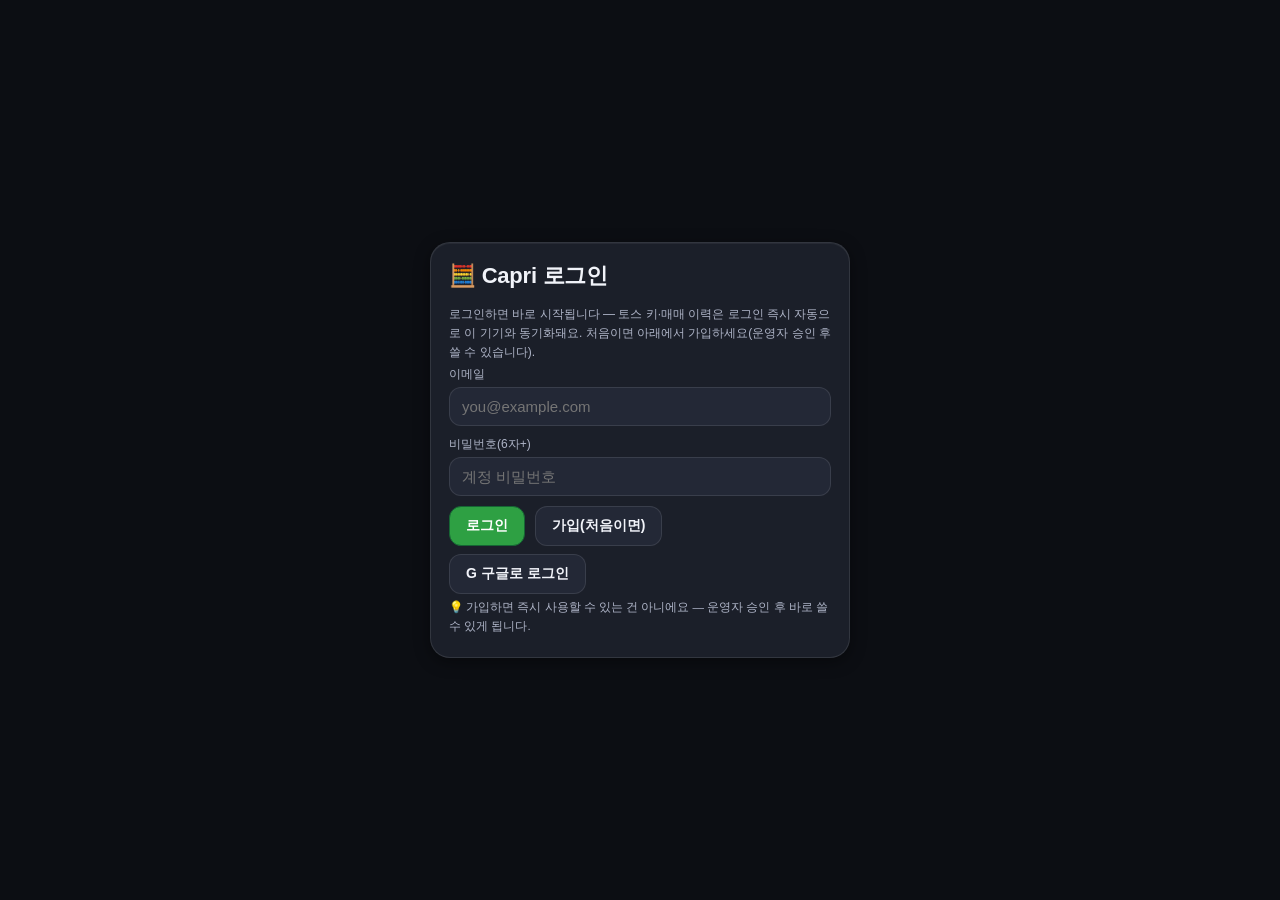
==== commit 9407ad05: "웹앱 배포 2026-10-03T01:35:40.501Z" ====
--- a/index.html
+++ b/index.html
@@ -20,8 +20,8 @@
     <meta name="apple-mobile-web-app-title" content="Capri" />
     <link rel="apple-touch-icon" href="./icons/icon-192.png" />
     <link rel="icon" href="./icons/icon-192.png" />
-    <script type="module" crossorigin src="./assets/index-DjIxWVxy.js"></script>
-    <link rel="stylesheet" crossorigin href="./assets/index-Cpc0DxuG.css">
+    <script type="module" crossorigin src="./assets/index-Bwui2bBz.js"></script>
+    <link rel="stylesheet" crossorigin href="./assets/index-Do_0Av-Q.css">
   </head>
   <body>
     <div id="root"></div>
--- a/assets/index-Do_0Av-Q.css
+++ b/assets/index-Do_0Av-Q.css
@@ -0,0 +1 @@
+:root{--bg:#0f172a;--card:#111c31;--line:#24334d;--text:#e2e8f0;--muted:#94a3b8;--green:#22c55e;--red:#ef4444;--amber:#f59e0b}html,body{background:var(--bg);color:var(--text);-webkit-text-size-adjust:100%;margin:0;font-family:-apple-system,BlinkMacSystemFont,Apple SD Gothic Neo,Segoe UI,system-ui,Roboto,Noto Sans,Ubuntu,Cantarell,Helvetica Neue,sans-serif}.app{max-width:560px;padding:max(12px, env(safe-area-inset-top)) 14px calc(24px + env(safe-area-inset-bottom));margin:0 auto}.update-banner{z-index:10;background:var(--green);color:#06210f;border-radius:12px;justify-content:space-between;align-items:center;gap:10px;margin-bottom:10px;padding:10px 14px;font-weight:700;display:flex;position:sticky;top:0}.update-banner button{color:#fff;background:#06210f;border:0;border-radius:999px;padding:8px 14px;font-size:14px;font-weight:700}.head{justify-content:space-between;align-items:center;gap:10px;margin-bottom:12px;display:flex}.brand{align-items:center;gap:8px;font-size:20px;display:flex}.brand img{border-radius:7px}.badge{border:1px solid var(--line);color:var(--muted);text-align:right;border-radius:999px;padding:6px 10px;font-size:12px;line-height:1.3}.badge.ok{color:var(--green);border-color:var(--green)}.badge.warn{color:var(--amber);border-color:var(--amber)}.tabs{gap:8px;margin-bottom:12px;display:flex}.tabs button{color:var(--muted);border:1px solid var(--line);background:0 0;border-radius:10px;flex:1;padding:10px;font-size:15px}.tabs button.on{background:var(--card);color:var(--text);border-color:var(--green)}.card{background:var(--card);border:1px solid var(--line);border-radius:14px;padding:14px}.row{flex-direction:column;gap:6px;min-width:0;margin-bottom:12px;display:flex}.row2{grid-template-columns:1fr 1fr;gap:10px;display:grid}label{color:var(--muted);font-size:13px}input{width:100%;color:var(--text);border:1px solid var(--line);background:#0b1524;border-radius:10px;padding:12px;font-size:16px}input:focus{border-color:var(--green);outline:none}.seg{flex-wrap:wrap;gap:6px;margin-bottom:14px;display:flex}.seg button{min-width:90px;color:var(--muted);border:1px solid var(--line);background:#0b1524;border-radius:999px;flex:1;padding:9px 6px;font-size:13px}.seg button.on{color:#06210f;background:var(--green);border-color:var(--green);font-weight:700}.hint{color:var(--muted);margin:4px 0 10px;font-size:12px}.split{border:1px solid var(--line);border-radius:12px;margin-bottom:10px;padding:10px 12px}.split-head{flex-wrap:wrap;justify-content:space-between;align-items:baseline;gap:8px;margin-bottom:8px;display:flex}.qty{color:var(--muted);font-size:13px}.grid3{grid-template-columns:repeat(3,1fr);gap:8px;display:grid}.grid3>div{flex-direction:column;gap:2px;min-width:0;display:flex}.grid3 .k{color:var(--muted);font-size:11px}.grid3 b{white-space:nowrap;font-size:15px}.grid3 .tp b{color:var(--green)}.grid3 .sl b{color:var(--red)}.won{color:var(--muted);font-size:11px}.primary{background:var(--green);color:#06210f;border:0;border-radius:12px;width:100%;margin-top:4px;padding:14px;font-size:16px;font-weight:700}.err{color:var(--amber);font-size:13px;line-height:1.5}.note{color:var(--muted);margin:14px 0 0;font-size:12px;line-height:1.6}.foot{text-align:center;color:var(--muted);margin-top:16px;font-size:11px}.live{border:1px dashed var(--line);border-radius:12px;margin-bottom:12px;padding:10px 12px}.ghost{width:100%;color:var(--green);border:1px solid var(--green);background:0 0;border-radius:10px;padding:11px;font-size:15px;font-weight:600}.ghost:disabled{opacity:.5}:root{--bg:#0c0e13;--panel:#1b1f29;--panel2:#232836;--surface3:#2c3242;--border:#ffffff1a;--border-strong:#ffffff29;--text:#f1f3f9;--muted:#aeb4c7;--green:#3ddc97;--red:#ff6b81;--amber:#f7b955;--blue:#4c82fb;--sh-card:0 4px 16px #0006;--sh-float:0 8px 28px #00000080;--sh-hero:0 12px 40px #0000008c;--edge-hi:inset 0 1px 0 #ffffff0d;--r-sm:12px;--r-md:20px;--r-lg:24px;--r-pill:999px;--profit:var(--green);--loss:var(--red);--primary:var(--blue);--flat:var(--muted);--fs-hero:52px;--fs-display:40px;--fs-title:22px;--fs-sub:17px;--fs-body:15px;--fs-cap:13px;--chart-surface:#0f131a;--chart-grid:#ffffff14;--chart-axis:#ffffff59;--chart-ref-1:#3987e5;--chart-ref-2:#d95926;--chart-ref-3:#199e70;--chart-highlight:#f1f3f9}:root[data-pnl=kr]{--profit:var(--red);--loss:#6aa8ff}.result-table,.trade-table,.screen-table,.str-table,.sum-cards,.hcard,.report-hero-num,.report-badge,.report-row,.str-big,.str-now,.tstat,.sb-v,.phase-badge,.sig-chip{font-variant-numeric:tabular-nums}*{box-sizing:border-box;scrollbar-width:thin;scrollbar-color:var(--surface3) transparent}::-webkit-scrollbar{width:9px;height:9px}::-webkit-scrollbar-track{background:0 0}::-webkit-scrollbar-thumb{background:var(--surface3);background-clip:padding-box;border:2px solid #0000;border-radius:999px}::-webkit-scrollbar-thumb:hover{background:#3a4152 padding-box padding-box}::-webkit-scrollbar-corner{background:0 0}body{background:var(--bg);color:var(--text);margin:0;font-family:Apple SD Gothic Neo,Pretendard,-apple-system,sans-serif;font-size:14px}.loading{color:var(--muted);padding:48px}.app{flex-direction:column;height:100vh;display:flex}.topbar{border-bottom:1px solid var(--border);background:var(--panel);justify-content:space-between;align-items:center;padding:12px 20px;display:flex}.brand{align-items:center;gap:10px;display:flex}.logo{font-size:22px}.brand h1{margin:0;font-size:18px}.badge{border:1px solid var(--border);border-radius:10px;padding:3px 8px;font-size:11px}.badge-mock{color:var(--blue);border-color:var(--blue)}.badge-live{color:var(--green);border-color:var(--green)}.badge-dry{color:var(--amber);border-color:var(--amber)}.controls{gap:8px;display:flex}.ticker-row{border-bottom:1px solid var(--border);background:var(--panel);padding:6px 20px;display:flex}.topbar-ticker{border:1px solid var(--blue);background:color-mix(in srgb, var(--blue) 12%, transparent);white-space:nowrap;border-radius:999px;flex:0 auto;align-items:center;gap:8px;max-width:320px;padding:5px 12px;font-size:13px;display:flex;overflow:hidden}.tk-bot{font-size:14px}.tk-sym{font-weight:800}.tk-pnl{font-weight:700}.tk-amt{opacity:.85;font-weight:500}.tk-status{color:var(--muted);text-overflow:ellipsis;font-size:12px;overflow:hidden}.tk-dots{gap:4px;margin-left:2px;display:flex}.tk-dots i{background:var(--border);border-radius:50%;width:5px;height:5px;display:block}.tk-dots i.on{background:var(--blue)}.pause-banner{border-color:var(--amber);background:color-mix(in srgb, var(--amber) 14%, transparent);max-width:none}.btn{border-radius:var(--r-sm);border:1px solid var(--border);background:var(--panel2);color:var(--text);cursor:pointer;padding:10px 16px;font-size:14px;font-weight:600}.btn:hover{filter:brightness(1.2)}.btn:disabled{opacity:.45;cursor:not-allowed}.btn-start{background:#14532d;border-color:#166534}.btn-stop{background:#7f1d1d;border-color:#991b1b}.btn-kill{border-color:var(--red);color:var(--red)}.twocol-on{border-color:var(--primary);color:var(--primary)}.kill-on{background:var(--red);color:#fff;font-weight:700}.mini{border-radius:var(--r-pill);border:1px solid var(--border);background:var(--panel2);color:var(--muted);cursor:pointer;padding:5px 11px;font-size:12px}.mini:hover{color:var(--text);border-color:var(--border-strong)}.mini.active{color:var(--text);border-color:var(--primary);background:var(--panel3,var(--panel2));font-weight:700}.tabs{background:var(--bg);border-bottom:1px solid var(--border);gap:6px;padding:10px 18px;display:flex}.tab{color:var(--muted);cursor:pointer;border-radius:var(--r-pill);white-space:nowrap;background:0 0;border:none;min-width:max-content;padding:9px 15px;font-size:14px;font-weight:600;transition:background .15s,color .15s}.tab:hover{color:var(--text)}.tab.active{color:var(--text);background:var(--surface3);box-shadow:var(--sh-card)}.subtabs{background:var(--panel);border-bottom:1px solid var(--border);flex-wrap:wrap;gap:5px;padding:8px 18px;display:flex}.subtab{color:var(--muted);cursor:pointer;border-radius:var(--r-pill);white-space:nowrap;background:0 0;border:none;padding:6px 12px;font-size:12.5px;font-weight:600;transition:background .15s,color .15s}.subtab:hover{color:var(--text)}.subtab.active{color:var(--text);background:var(--surface2,var(--surface3))}.panes,.pane{display:contents}.panes.twocol{background:var(--border-strong);flex:1;gap:1px;min-height:0;display:flex}.panes.twocol .pane{background:var(--bg);flex-direction:column;flex:1 1 0;min-width:0;display:flex;overflow-y:auto}.panes.twocol .grid,.panes.twocol .ticket-grid,.panes.twocol .sum-cards{grid-template-columns:1fr}.panes.twocol .report-badges{grid-template-columns:repeat(2,1fr)}.panes.twocol .report-hero-num{font-size:40px}.panes.twocol .pane{overflow-x:hidden}.pane-head{z-index:5;background:var(--panel);border-bottom:1px solid var(--border);align-items:center;gap:8px;padding:8px 20px;display:flex;position:sticky;top:0}.pane-tag{color:var(--muted);font-size:11px}.pane-select{background:var(--panel2);max-width:260px;color:var(--text);border:1px solid var(--border);border-radius:8px;flex:1;padding:6px 10px;font-size:13px}.grid{flex:1;grid-template-columns:1fr 1fr;gap:16px;padding:18px 20px 40px;display:grid;overflow-y:auto}.card{background:var(--panel);border:1px solid var(--border);border-radius:var(--r-md);box-shadow:var(--sh-card), var(--edge-hi);padding:18px}.card.wide{grid-column:1/-1}.card h2{font-size:var(--fs-title);letter-spacing:-.01em;margin:0 0 14px;font-weight:700}.card h3{font-size:var(--fs-cap);color:var(--muted);text-transform:none;letter-spacing:.02em;margin:16px 0 8px}.hero{border-radius:var(--r-lg);box-shadow:0 14px 40px #08061680, var(--edge-hi);background:radial-gradient(120% 90% at 15% 0,#8b93ff29 0%,#0000 48%),linear-gradient(152deg,#1e2542 0%,#241f3d 55%,#271b37 100%);border:1px solid #ffffff1f;padding:24px 20px;position:relative}.pill-seg{background:var(--panel2);border-radius:var(--r-pill);gap:4px;padding:4px;display:inline-flex}.pill-seg button{color:var(--muted);cursor:pointer;border-radius:var(--r-pill);background:0 0;border:none;min-height:40px;padding:9px 16px;font-size:14px;font-weight:600;transition:background .15s,color .15s}.pill-seg button.on{background:var(--surface3);color:var(--text);box-shadow:var(--sh-card)}.pill-seg button:not(.on):hover{color:var(--text)}.tech-seg{border-radius:var(--r-md);grid-template-columns:repeat(2,1fr);gap:4px;width:100%;display:grid}.tech-seg button{border-radius:var(--r-sm);padding:10px 8px;font-size:13px}@media (min-width:720px){.tech-seg{grid-template-columns:repeat(4,1fr)}}.stat-row{flex-wrap:wrap;gap:18px;display:flex}.stat{flex-direction:column;gap:3px;min-width:110px;display:flex}.stat-label{color:var(--muted);font-size:11px}.stat-value{font-size:14px;font-weight:600}.stat-value.small{font-size:12px;font-weight:400}.risk-row{border-top:1px dashed var(--border);color:var(--muted);gap:16px;margin-top:12px;padding-top:10px;font-size:12px;display:flex}.form-row{flex-wrap:wrap;align-items:end;gap:10px;margin-top:10px;display:flex}.form-col{flex-direction:column;gap:10px;max-width:420px;display:flex}label{color:var(--muted);flex-direction:column;gap:4px;font-size:12px;display:flex}input{background:var(--panel2);border:1px solid var(--border);color:var(--text);border-radius:var(--r-sm);width:130px;padding:10px 12px;font-size:15px}.form-col input{width:100%}input:focus{border-color:var(--blue);outline:none;box-shadow:0 0 0 3px #4c82fb2e}.radio{color:var(--text);flex-direction:row;align-items:center;gap:8px;margin:6px 0;font-size:13px}.radio input[type=checkbox]{width:16px;height:16px;accent-color:var(--blue);cursor:pointer}.cat-chip{border-radius:var(--r-pill);background:var(--panel2);border:1px solid var(--border);color:var(--text);cursor:pointer;flex-direction:row;align-items:center;gap:8px;padding:8px 14px;font-size:14px;transition:background .15s,border-color .15s}.cat-chip:has(input:checked){border-color:var(--blue);background:#4c82fb38}.cat-chip input[type=checkbox]{width:18px;height:18px;accent-color:var(--blue);cursor:pointer}.quote{color:var(--blue);padding-bottom:8px;font-weight:700}.mock-box{border-top:1px dashed var(--border);padding-top:10px}.settings-block{margin-bottom:8px}table{border-collapse:collapse;width:100%;font-size:12.5px}th,td{text-align:left;border-bottom:1px solid var(--border-strong);padding:7px 8px}th{color:var(--muted);font-size:11.5px;font-weight:500}.logbox{border:1px solid var(--border);background:#0a0c10;border-radius:8px;height:200px;padding:10px;font-family:ui-monospace,monospace;font-size:12px;overflow-y:auto}.logline{color:#c3cad9;padding:1px 0}.log-ts{color:var(--muted);margin-right:6px}.ok{color:var(--green)}.danger{color:var(--red)}.hint{color:var(--muted);margin:4px 0;font-size:12px;line-height:1.6}.mono{font-family:ui-monospace,monospace;font-size:11.5px}.small{font-size:11.5px}ul.hint{padding-left:18px}.modal-back{z-index:50;background:#0009;justify-content:center;align-items:center;display:flex;position:fixed;top:0;bottom:0;left:0;right:0}.modal{background:var(--panel);border:1px solid var(--border);border-radius:14px;width:92%;max-width:560px;max-height:80vh;padding:22px 26px;overflow-y:auto;box-shadow:0 20px 60px #00000080}.modal h2{margin-top:0}.modal p{margin:8px 0;font-size:13.5px;line-height:1.6}.logbox.tall{height:420px}.update-notes{border:1px solid var(--line,#2a2e37);background:#ffffff0a;border-radius:8px;max-height:180px;margin:10px 0;padding:10px 12px;overflow-y:auto}.update-notes b{color:var(--sub,#9ca3af);font-size:12.5px}.update-notes pre{white-space:pre-wrap;word-break:break-word;margin:6px 0 0;font-family:inherit;font-size:13px;line-height:1.6}.changelog-entry{border-top:1px solid var(--border);padding:14px 0}.changelog-entry:first-of-type{border-top:none;padding-top:4px}.changelog-entry h3{margin:0 0 2px;font-size:14.5px}.changelog-body{white-space:pre-wrap;word-break:break-word;margin-top:8px;font-size:13px;line-height:1.7}.cl-item{border:1px solid var(--border);border-radius:var(--r-sm);background:var(--panel2);margin:10px 0;overflow:hidden}.cl-item[open]{border-color:var(--blue)}.cl-item>summary{cursor:pointer;flex-direction:column;gap:3px;padding:12px 14px 12px 36px;list-style:none;display:flex;position:relative}.cl-item>summary::-webkit-details-marker{display:none}.cl-item>summary:before{content:"▸";color:var(--blue);font-size:14px;position:absolute;top:12px;left:14px}.cl-item[open]>summary:before{content:"▾"}.cl-item>summary:hover{background:var(--surface3)}.cl-ver{color:var(--blue);font-size:13px;font-weight:700}.cl-title{color:var(--text);font-size:14.5px;font-weight:600;line-height:1.4}.cl-date{color:var(--muted);font-size:12px}.cl-item .changelog-body{border-top:1px solid var(--border);color:var(--text);margin:0;padding:12px 14px 14px}.progress-wrap{background:#ffffff14;border-radius:11px;height:22px;margin:12px 0;position:relative;overflow:hidden}.progress-bar{background:linear-gradient(90deg,#2563eb,#3b82f6);height:100%;transition:width .2s}.progress-txt{color:#fff;justify-content:center;align-items:center;font-size:12px;font-weight:600;display:flex;position:absolute;top:0;bottom:0;left:0;right:0}.badge-liveorder{color:#fff;background:#dc2626;font-weight:800;animation:1.6s ease-in-out infinite livepulse}@keyframes livepulse{0%,to{opacity:1}50%{opacity:.65}}@media (prefers-reduced-motion:reduce){.badge-liveorder{animation:none}}.live-confirm{margin:10px 0}.live-confirm-box{gap:10px;margin:10px 0;display:flex}.live-confirm-box>div{text-align:center;background:#dc26261a;border:1px solid #dc262673;border-radius:10px;flex:1;padding:10px 12px}.live-confirm-box span{opacity:.75;margin-bottom:3px;font-size:11.5px;display:block}.live-confirm-box b{font-size:19px}.cap-box{flex-wrap:wrap;align-items:center;gap:8px;display:flex}.cap-box .hint b{color:var(--tx,#e5e7eb)}.poslist,.ratlist{flex-direction:column;gap:8px;display:flex}.poscard,.ratcard{border:1px solid var(--border);background:var(--panel2);border-radius:8px;padding:10px 12px}.posline1{flex-wrap:wrap;align-items:baseline;gap:10px;display:flex}.possym{font-size:16px}.posqty{color:var(--muted)}.posPnl{font-size:18px;font-weight:700}.posline2,.posline3{color:#b9c0cc;margin-top:4px}.posrationale{border-top:1px dashed var(--border-strong);color:#cfd6e2;margin-top:6px;padding-top:6px}.tag{color:#9fb4d8;background:#2b3446;border-radius:4px;margin-right:4px;padding:1px 6px;font-size:11px;display:inline-block}.tag.warn{color:#ffcf7a;background:#4a3a1e}.inline-check{color:var(--muted);font-size:12px;font-weight:400}.ticket{flex-direction:column;gap:12px;padding:12px;display:flex}.statusbar{background:var(--panel2);border:1px solid var(--border);border-radius:10px;flex-wrap:wrap;align-items:center;gap:16px;padding:10px 14px;display:flex}.sb-item{align-items:baseline;gap:6px;display:flex}.sb-item b{font-size:15px}.sb-live{cursor:pointer;border-radius:8px;align-items:center;gap:8px;padding:6px 12px;font-size:15px;display:flex}.sb-live.off{color:#cbd3e1;background:#23272f}.sb-live.on{color:#ff8a95;background:#4a1420;border:1px solid #ff6b6b}.sb-live input{width:18px;height:18px}.ticket-grid{grid-template-columns:minmax(340px,1fr) minmax(360px,1.1fr);align-items:start;gap:12px;display:grid}@media (max-width:820px){.ticket-grid{grid-template-columns:1fr}}.sym-row{align-items:center;gap:14px}.sym-label{font-size:13px}.sym-input{text-transform:uppercase;width:140px;font-size:20px;font-weight:700}.cur-box{font-size:15px}.cur-price{color:#7fd1ff;font-size:18px}.tech-row{flex-wrap:wrap;gap:14px}.seed-box{background:var(--panel2);border:1px solid var(--border);border-radius:8px;margin-top:8px;padding:10px 12px}.seed-line{justify-content:space-between;align-items:center;gap:8px;padding:2px 0;display:flex}.seed-line b{color:#e6ebf3}.seed-line .mini{flex:none}.result-head{margin-bottom:8px;font-size:15px}.result-table{width:100%}.result-empty{text-align:center;padding:30px 12px;line-height:1.7}.order-cell{white-space:nowrap}.btn-buy{color:#fff;background:#1f6feb}.btn-oco{color:#fff;background:#2ea043}.warn-box{color:#ffcf7a;background:#4a3a1e;border:1px solid #7a5a20;border-radius:8px;margin:8px 0;padding:10px 12px;font-size:13px;line-height:1.6}.warn-box b{color:#ffe4a3}.btn-oto{color:#fff;background:#d97706}.btn-bracket{color:#fff;background:#7c3aed}.order-cell{white-space:normal;flex-wrap:wrap;gap:4px;display:flex}.statusmain{flex-direction:column;gap:12px;padding:12px;display:flex}.statusmain .statusbar{flex-wrap:wrap}.sb-sep{background:#333b48;width:1px;height:20px;margin:0 4px}.sb-k{color:var(--muted);font-size:12px}.min0{text-overflow:ellipsis;min-width:0;overflow:hidden}.muted{color:var(--muted)}.insight-card{border-radius:var(--r-md);box-shadow:var(--edge-hi);color:var(--text);background:linear-gradient(135deg,#4c82fb29,#4c82fb0a);border:1px solid #4c82fb59;margin:12px 0 4px;padding:16px 18px;font-size:15px;line-height:1.55}.strong-weak{grid-template-columns:1fr 1fr;gap:10px;margin-top:12px;display:grid}.sw-col{border-radius:var(--r-md);background:var(--panel2);border:1px solid var(--border);box-shadow:var(--edge-hi);padding:14px 16px}.sw-col.ok{border-color:#2fd39a59}.sw-col.danger{border-color:#f6606f59}.sw-h{color:var(--muted);font-size:13px}.sw-v{font-variant-numeric:tabular-nums;margin:4px 0 2px;font-size:22px;font-weight:800}.sw-col.ok .sw-v{color:var(--profit)}.sw-col.danger .sw-v{color:var(--loss)}.seg{background:var(--panel2);border-radius:var(--r-pill);gap:4px;padding:4px;display:inline-flex}.seg button{color:var(--muted);cursor:pointer;border-radius:var(--r-pill);background:0 0;border:none;min-height:38px;padding:8px 15px;font-size:13px;font-weight:600}.seg button.on{background:var(--surface3);color:var(--text);box-shadow:var(--sh-card)}.seg-wide button{padding:9px 20px}.sum-cards{grid-template-columns:repeat(3,1fr);gap:10px;display:grid}@media (max-width:640px){.sum-cards{grid-template-columns:1fr}}.sum-card{border-radius:var(--r-md);background:var(--panel2);border:1px solid var(--border);box-shadow:var(--edge-hi);flex-direction:column;gap:3px;min-width:0;padding:16px;display:flex}.sum-k{color:var(--muted);font-size:12px}.sum-v{color:#e6ebf3;white-space:nowrap;text-overflow:ellipsis;font-size:20px;font-weight:700;overflow:hidden}.sum-sub{color:var(--muted);font-size:12px}.sum-card.pnl-up .sum-v{color:var(--profit)}.sum-card.pnl-down .sum-v{color:var(--loss)}.pnl-up{color:var(--profit)}.pnl-down{color:var(--loss)}.hold-list,.ord-list,.cond-list{flex-direction:column;gap:8px;display:flex}.hcard{border:1px solid var(--border);border-radius:var(--r-md);background:var(--panel2);box-shadow:var(--edge-hi);min-width:0;padding:15px 16px}.hcard-r1{justify-content:space-between;align-items:baseline;gap:12px;min-width:0;display:flex}.hcard-name{align-items:baseline;gap:8px;min-width:0;display:flex}.hcard-title{white-space:nowrap;text-overflow:ellipsis;max-width:180px;font-size:15px;overflow:hidden}.badge-auto{color:var(--blue);border:1px solid var(--blue);vertical-align:middle;border-radius:8px;margin-left:6px;padding:1px 6px;font-size:10px;font-weight:700;display:inline-block}.hcard-sub{color:var(--muted);white-space:nowrap;font-size:12px}.hcard-pct{white-space:nowrap;font-size:22px;font-weight:800}.hcard-r2{justify-content:space-between;align-items:baseline;gap:12px;margin-top:4px;display:flex}.hcard-r2 .muted{font-size:13px}.hcard-amt{white-space:nowrap;font-size:14px;font-weight:600}.hcard-actions{align-items:center;gap:6px;margin-top:10px;display:flex}.ghost{border:1px solid var(--border);color:var(--muted);background:0 0}.grow{flex:auto}.hcard-detail,.ord-detail{border-top:1px dashed var(--border-strong);grid-template-columns:1fr 1fr;gap:4px 18px;margin-top:10px;padding-top:10px;display:grid}@media (max-width:520px){.hcard-detail,.ord-detail{grid-template-columns:1fr}}.hcard-detail>div,.ord-detail>div{justify-content:space-between;gap:10px;min-width:0;font-size:12.5px;display:flex}.hcard-detail dt,.ord-detail dt{color:var(--muted);white-space:nowrap}.hcard-detail dd,.ord-detail dd{color:#e6ebf3;text-align:right;text-overflow:ellipsis;overflow:hidden}.dl-wide{grid-column:1/-1}.dl-wide dd{text-align:left;white-space:normal}.chip{color:#9fb4d8;white-space:nowrap;background:#2b3446;border-radius:4px;padding:1px 7px;font-size:11px;display:inline-block}.chip-buy{color:#7fb3ff;background:#16324a}.chip-sell{color:#ff9db0;background:#4a2130}.chip-type{color:#ffcf7a;background:#3a2e12}.btn-sell{color:#fff;background:#d92d43}.stbadge{white-space:nowrap;border-radius:10px;padding:1px 8px;font-size:11px;display:inline-block}.st-submitted{color:#7fb3ff;background:#16324a}.st-partial{color:#ffcf7a;background:#3a2e12}.st-filled{color:#6ee7a0;background:#14331f}.st-cancelled,.st-failed{color:#ff9d9d;background:#3a2020}.st-hold{background:var(--surface3);color:#b9c0cc}.st-unknown{background:var(--surface3);color:#cbd3e1}.ord-row{border:1px solid var(--border);border-radius:var(--r-md);background:var(--panel2);box-shadow:var(--edge-hi);min-width:0;padding:14px 16px}.or-line1{flex-wrap:wrap;align-items:center;gap:8px;min-width:0;display:flex}.cond-card{border:1px solid var(--border);border-radius:var(--r-md);background:var(--panel2);box-shadow:var(--edge-hi);min-width:0;padding:14px 16px}.cc-head{flex-wrap:wrap;align-items:center;gap:8px;min-width:0;display:flex}.cc-steps{color:#cfd6e2;flex-wrap:wrap;align-items:center;gap:10px;margin-top:8px;font-size:13px;display:flex}.step{align-items:center;gap:6px;display:inline-flex}.step-arrow{color:var(--muted)}.split-save{flex-wrap:wrap;align-items:center;gap:8px;margin:6px 0 10px;display:flex}.split-memo-input{color:#e6e9ef;border:1px solid var(--border);background:#0f131a;border-radius:8px;flex:1;min-width:140px;padding:6px 10px;font-size:13px}.btn-save{color:#fff;background:#6d5ae0}.split-saved-msg{white-space:nowrap;font-size:12px}.split-list-head{justify-content:space-between;align-items:center;gap:8px;display:flex}.split-card{border:1px solid var(--border);border-radius:var(--r-md);background:var(--panel2);box-shadow:var(--edge-hi);margin-top:12px;padding:14px 16px}.split-card-head{flex-wrap:wrap;justify-content:space-between;align-items:center;gap:8px;margin-bottom:6px;display:flex}.split-symbol{font-size:15px}.split-card-meta{align-items:center;gap:10px;display:inline-flex}.btn-del{color:#ff9d9d;background:#3a2020}.split-card-foot{margin-top:6px}.split-done td{opacity:.55}.split-check{cursor:pointer;align-items:center;gap:6px;font-size:13px;display:inline-flex}.btn-str{color:#cfe0ff;background:#23324a;margin-left:8px}.btn-edit{background:var(--surface3);color:#cbd3e1;margin-left:8px}.split-edit{flex-wrap:wrap;align-items:center;gap:6px;display:inline-flex}.split-edit .split-memo-input{flex:0 320px;min-width:200px}.str-controls{flex-wrap:wrap;align-items:flex-end;gap:12px;margin:12px 0;display:flex}.str-field{flex-direction:column;gap:4px;display:flex}.held-chips{flex-wrap:wrap;gap:8px;margin:10px 0 4px;display:flex}.chip-sym{border-radius:var(--r-pill);cursor:pointer;background:var(--panel2);border:1px solid var(--border);min-width:0;color:var(--text);box-shadow:var(--edge-hi);align-items:center;gap:8px;padding:8px 12px;font-size:13px;font-weight:600;display:inline-flex}.chip-sym:hover{border-color:var(--border-strong)}.chip-sym.on{background:var(--surface3);box-shadow:var(--sh-card);border-color:var(--border-strong)}.chip-sym .chip-str{font-variant-numeric:tabular-nums;font-weight:800}.chip-sym .chip-str.up{color:var(--profit)}.chip-sym .chip-str.down{color:var(--loss)}.chip-sym .chip-str.flat{color:var(--muted)}.str-detail-head{margin:14px 0 2px;font-size:13px}.str-sym-input,.str-iv{color:#e6e9ef;border:1px solid var(--border);background:#0f131a;border-radius:8px;padding:7px 10px;font-size:14px}.str-sym-input{text-transform:uppercase;width:120px;font-weight:700}.str-sym-input:disabled,.str-iv:disabled{opacity:.6}.btn-start{color:#fff;background:#2ea043}.btn-stop{color:#fff;background:#b3352f}.str-live{font-size:13px}.str-now{border-radius:var(--r-lg);box-shadow:0 14px 40px #08061680, var(--edge-hi);background:radial-gradient(120% 90% at 12% 0,#8b93ff26 0%,#0000 48%),linear-gradient(152deg,#1e2542 0%,#241f3d 55%,#271b37 100%);border:1px solid #ffffff1f;flex-wrap:wrap;align-items:center;gap:20px;margin:4px 0 16px;padding:22px 20px;display:flex}.str-big{font-variant-numeric:tabular-nums;letter-spacing:-.02em;font-size:52px;font-weight:800;line-height:1}.str-oneway{color:var(--amber)}.str-meta{font-size:14px}.str-meta>div{margin:2px 0}.str-spark{color:var(--muted);border:1px solid var(--border);background:var(--chart-surface);border-radius:8px;margin:6px 0 14px;display:block}.str-table{margin-top:6px}.str-chart{width:100%;color:var(--muted);border:1px solid var(--border);background:var(--chart-surface);border-radius:8px;margin:6px 0 14px;display:block}.screen-chart-wrap{padding:4px 0 2px}.screen-chart{border:1px solid var(--border);background:var(--chart-surface);border-radius:8px;width:100%;display:block}.chart-legend{flex-wrap:wrap;gap:6px;margin-top:8px;display:flex}.chart-chip{border:1px solid var(--border);color:var(--muted);background:var(--panel2);border-radius:999px;align-items:center;gap:5px;padding:3px 9px 3px 7px;font-size:12px;display:inline-flex}.chart-chip .swatch{border-radius:3px;flex:none;width:9px;height:9px}.chart-tooltip{pointer-events:none;background:var(--panel2);border:1px solid var(--border-strong);color:var(--text);white-space:nowrap;box-shadow:var(--sh-card);z-index:3;border-radius:6px;padding:5px 8px;font-size:11px;position:absolute}.chart-wrap-rel{position:relative}.screen-chart-legend{margin-top:6px}@keyframes str-flash-up{0%{background:#34d39947}to{background:0 0}}@keyframes str-flash-down{0%{background:#f8717147}to{background:0 0}}.str-big.flash-up{border-radius:8px;padding:0 6px;animation:.45s ease-out str-flash-up}.str-big.flash-down{border-radius:8px;padding:0 6px;animation:.45s ease-out str-flash-down}@media (prefers-reduced-motion:reduce){.str-big.flash-up,.str-big.flash-down{animation:none}}.str-signals{flex-wrap:wrap;align-items:center;gap:8px;margin:6px 0 10px;display:flex}.phase-badge{border:1px solid var(--border);border-radius:10px;padding:4px 10px;font-size:14px;font-weight:700}.sig-chip{border:1px solid var(--border);white-space:nowrap;border-radius:8px;padding:3px 8px;font-size:12px}.sig-chip.ok{color:var(--green,#34d399);border-color:#34d39966}.sig-chip.danger{color:var(--red,#f87171);border-color:#f8717166}.screen-controls{margin:10px 0 6px}.screen-controls input[type=range]{accent-color:#2ea043;width:100%}.screen-filters{flex-wrap:wrap;gap:10px;margin-top:10px;display:flex}.screen-filters .sf-num{flex:1;min-width:96px;max-width:160px}.screen-filters .sf-num input{color:#e6e9ef;border:1px solid var(--border);background:#0f131a;border-radius:8px;width:100%;min-height:40px;padding:8px 10px;font-size:16px}.crit-card{border:1px solid var(--border);background:var(--surface2,var(--panel));border-radius:10px;margin:10px 0;padding:12px 14px}.crit-head{flex-wrap:wrap;justify-content:space-between;align-items:center;gap:8px;display:flex}.crit-head .radio{margin:0}.crit-detail{border:1px dashed var(--border);background:#ffffff08;border-radius:8px;margin-top:8px;padding:10px 12px;line-height:1.6}.near-miss{margin-top:14px}.miss-table{opacity:.92}.miss-reasons{color:var(--amber,#fbbf24);font-size:12px}.screen-prog{margin:12px 0}.screen-prog-bar{border:1px solid var(--border);background:#0f131a;border-radius:6px;height:10px;overflow:hidden}.screen-prog-fill{background:linear-gradient(90deg,#1f6feb,#2ea043);height:100%;transition:width .3s}.screen-table{margin-top:6px}.screen-row{cursor:pointer}.screen-row:hover td{background:#1d2330}.btn-evid{color:#cfe0ff;white-space:nowrap;background:#23324a}.evid-row>td{background:#10141c;padding:0}.evid-box{padding:12px 14px}.evid-note{color:var(--muted);margin-bottom:8px;font-size:12px}.evid-filters{flex-wrap:wrap;gap:6px;margin-bottom:10px;display:flex}.evid-chip{border:1px solid var(--border);border-radius:999px;padding:3px 9px;font-size:12px}.evid-chip.pass{color:#6ee7a0;background:#14331f;border-color:#1f5a37}.evid-chip.fail{color:#ff9d9d;background:#331b1b;border-color:#5a2020}.evid-chip.off{background:var(--panel2);color:var(--muted);border-color:var(--border);opacity:.75}.evid-table{border:none;width:auto}.evid-table td{border:none;padding:3px 10px 3px 0;font-size:13px}.evid-table td:first-child{color:var(--muted);white-space:nowrap}.trade-stats{flex-wrap:wrap;gap:10px;margin:12px 0;display:flex}.tstat{border:1px solid var(--border);background:var(--panel2);border-radius:10px;flex-direction:column;gap:2px;min-width:120px;padding:8px 14px;display:flex}.tstat b{font-size:15px}.tstat.highlight{background:#141a28;border-color:#3a4560}.trade-table td{vertical-align:top}.trade-win td{background:#14331f59}.trade-loss td{background:#331b1b59}.warn-txt{color:#ffcf7a}.mode-tag{white-space:nowrap;border-radius:999px;padding:2px 8px;font-size:11px}.mode-mock{color:#cfe0ff;background:#23324a}.mode-dryrun{color:#ffcf7a;background:#3a2e12}.mode-real{color:#ff9d9d;background:#3a2020}.step-box{border:1px solid var(--border);background:var(--panel2);border-radius:8px;margin:8px 0;padding:10px 12px}.step-title{color:#cfd6e2;margin-bottom:6px;font-size:13px;font-weight:700}.step-disabled{opacity:.5}@keyframes rise-in{0%{opacity:0;transform:translateY(10px)}to{opacity:1;transform:translateY(0)}}@keyframes grow-bar{0%{transform:scaleX(0)}to{transform:scaleX(1)}}.report section{animation:.42s ease-out both rise-in}.report section:nth-child(2){animation-delay:60ms}.report section:nth-child(3){animation-delay:.12s}.report section:nth-child(4){animation-delay:.18s}.report-hero{text-align:center;border-radius:var(--r-lg);box-shadow:0 14px 40px #08061680, var(--edge-hi);background:radial-gradient(120% 90% at 15% 0,#8b93ff29 0%,#0000 48%),linear-gradient(152deg,#1e2542 0%,#241f3d 55%,#271b37 100%);border:1px solid #ffffff1f;padding:30px 20px 26px;position:relative}.report-hero-label{color:#e4e7f2;letter-spacing:.01em;margin-bottom:8px;font-size:14px;font-weight:600}.report-hero-num{letter-spacing:-.03em;font-variant-numeric:tabular-nums;font-size:clamp(44px,12vw,56px);font-weight:800;line-height:1.05}.report-hero-num.up{color:var(--profit)}.report-hero-num.down{color:var(--loss)}.report-hero-sub{color:var(--muted,#94a3b8);margin-top:8px;font-size:13px}.report-hero-sub .up{color:var(--profit)}.report-hero-sub .down{color:var(--loss)}.report-refresh{position:absolute;top:12px;right:12px}.report-badges{grid-template-columns:repeat(4,1fr);gap:10px;display:grid}@media (max-width:560px){.report-badges{grid-template-columns:repeat(2,1fr)}}.report-badge{text-align:center;border-radius:var(--r-md);background:var(--panel2);border:1px solid var(--border);box-shadow:var(--edge-hi);padding:16px 8px}.report-badge .rb-num{font-variant-numeric:tabular-nums;font-size:28px;font-weight:800}.report-badge .rb-label{color:var(--muted,#94a3b8);margin-top:2px;font-size:12px}.report-badge.win .rb-num{color:var(--profit)}.report-badge.loss .rb-num{color:var(--loss)}.report-best{background:linear-gradient(135deg,#22c55e1f,#22c55e05);border-color:#22c55e59}.report-best-crown{color:var(--muted,#94a3b8);margin-bottom:6px;font-size:13px}.report-best-row{flex-wrap:wrap;align-items:baseline;gap:12px;display:flex}.report-best-sym{font-size:28px;font-weight:800}.report-best-pct{font-variant-numeric:tabular-nums;font-size:28px;font-weight:800}.report-best-pct.up{color:var(--profit)}.report-best-pct.down{color:var(--loss)}.report-rows{flex-direction:column;gap:12px;display:flex}.report-row{min-width:0;animation:.38s ease-out both rise-in}.rr-head{justify-content:space-between;align-items:baseline;gap:8px;display:flex}.rr-head b{font-size:16px}.rr-pct{font-variant-numeric:tabular-nums;font-size:18px;font-weight:700}.rr-pct.up{color:var(--profit)}.rr-pct.down{color:var(--loss)}.rr-bar-wrap{background:#ffffff0f;border-radius:999px;height:8px;margin:6px 0 4px;overflow:hidden}.rr-bar{transform-origin:0;border-radius:999px;height:100%;animation:.62s cubic-bezier(.22,1,.36,1) both grow-bar}.rr-bar.up{background:var(--profit)}.rr-bar.down{background:var(--loss)}.rr-meta{font-size:12px}.report-note{margin-top:14px}.report-empty{text-align:center;padding:40px 20px}.report-empty-emoji{margin-bottom:8px;font-size:46px}.report-empty h2{margin:0 0 8px}@media (prefers-reduced-motion:reduce){.report section,.report-row,.rr-bar{animation:none!important}}.tab{cursor:grab;-webkit-user-select:none;user-select:none}.tab:active{cursor:grabbing}.report-period{flex-wrap:wrap;align-items:center;gap:10px;display:flex}.rp-tabs{flex-wrap:wrap;gap:6px;display:flex}.rp-tabs button{color:var(--muted,#94a3b8);border:1px solid var(--line,#24334d);cursor:pointer;background:0 0;border-radius:999px;padding:8px 14px;font-size:14px}.rp-tabs button.on{background:var(--profit);border-color:var(--profit);color:#06210f;font-weight:700}.rp-date{color:inherit;border:1px solid var(--line,#24334d);background:#0b1524;border-radius:10px;padding:8px 10px;font-size:16px}.rp-label{color:var(--muted,#94a3b8);margin-left:auto;font-size:13px}:root{--safe-top:env(safe-area-inset-top,0px);--safe-bottom:env(safe-area-inset-bottom,0px);--safe-left:env(safe-area-inset-left,0px);--safe-right:env(safe-area-inset-right,0px)}html,body{overflow-x:hidden}.app{max-width:100%}.update-banner{padding-top:calc(10px + var(--safe-top));padding-left:calc(14px + var(--safe-left));padding-right:calc(14px + var(--safe-right))}.update-banner button{min-height:44px;padding:10px 18px;font-size:15px}@media (max-width:820px){.app{height:100dvh}.topbar{z-index:20;padding:calc(10px + var(--safe-top)) calc(12px + var(--safe-right)) 10px calc(12px + var(--safe-left));flex-wrap:wrap;flex:none;gap:8px;position:sticky;top:0}.brand h1{flex:none;font-size:16px}.topbar .brand{scrollbar-width:none;flex-wrap:nowrap;flex:1 1 0;align-items:center;gap:6px;min-width:0;overflow-x:auto}.topbar .brand::-webkit-scrollbar{display:none}.topbar .badge{white-space:nowrap;flex:none;font-size:10px}.ticker-row{padding:6px calc(12px + var(--safe-right)) 6px calc(12px + var(--safe-left))}.topbar-ticker{flex:auto;max-width:none}.controls{flex:none;gap:6px;margin-left:auto}.controls .btn{min-height:40px}.tabs{z-index:15;-webkit-overflow-scrolling:touch;scrollbar-width:none;padding:6px calc(12px + var(--safe-right)) 0 calc(12px + var(--safe-left));flex:none;align-items:stretch;gap:6px;position:sticky;top:0;overflow-x:auto}.tabs::-webkit-scrollbar{display:none}.tab{white-space:nowrap;border-radius:var(--r-pill);flex:none;min-height:44px;padding:10px 15px;font-size:14px}.tab.active{background:var(--surface3);box-shadow:var(--sh-card)}.subtabs{padding:6px calc(12px + var(--safe-right)) 6px calc(12px + var(--safe-left));gap:6px}.subtab{border-radius:var(--r-pill);min-height:40px;padding:8px 13px;font-size:13px}.subtab.active{background:var(--surface2,var(--surface3))}.grid{padding:12px calc(12px + var(--safe-right)) calc(24px + var(--safe-bottom)) calc(12px + var(--safe-left));grid-template-columns:1fr;gap:12px}.card{padding:12px}.card h2{font-size:15px}input,select,textarea{min-height:44px;font-size:16px!important}.btn{min-height:44px;padding:10px 14px;font-size:14px}.mini{min-height:36px;padding:6px 10px;font-size:12px}.result-table,table{white-space:nowrap;max-width:100%;display:block;overflow-x:auto}.report-hero-num{font-size:clamp(34px,11vw,52px)}.report-badges{grid-template-columns:repeat(2,1fr)}.rp-tabs button{min-height:44px}.rp-label{width:100%;margin-left:0}.split-card,.report-row,.card{min-width:0}.split-card-head,.split-card-meta{flex-wrap:wrap;gap:6px}}@media (max-width:400px){.topbar,.grid{padding-left:calc(10px + var(--safe-left));padding-right:calc(10px + var(--safe-right))}.tab{padding:10px 12px;font-size:13px}}.update-banner{z-index:1000;padding-top:max(12px, calc(env(safe-area-inset-top,0px) + 10px));padding-bottom:12px;padding-left:max(14px, env(safe-area-inset-left,0px));padding-right:max(14px, env(safe-area-inset-right,0px));border-radius:0;margin:0;position:fixed;top:0;left:0;right:0;box-shadow:0 6px 18px #00000059}.update-banner button{min-width:120px;min-height:44px}body:has(.update-banner) .topbar{padding-top:calc(max(12px, calc(env(safe-area-inset-top,0px) + 10px)) + 68px)}.tabs{flex-wrap:nowrap}.tab{white-space:nowrap;flex:none;width:auto;min-width:max-content}.subtabs{flex-wrap:wrap}.subtab{white-space:nowrap;flex:none;width:auto;min-width:max-content}.badge{white-space:nowrap}@media (max-width:820px){.wide-only{display:none}}.rp-source{width:100%;color:var(--amber,#f59e0b);background:#f59e0b14;border:1px solid #f59e0b4d;border-radius:8px;padding:6px 10px;font-size:12px}.rp-warn{width:100%;color:var(--loss,#f04452);background:#f0445214;border:1px solid #f044524d;border-radius:8px;margin-top:6px;padding:6px 10px;font-size:12px}.criteria-breakdowns{grid-template-columns:repeat(auto-fill,minmax(260px,1fr));gap:12px;margin:10px 0 18px;display:grid}.criteria-breakdown h4{color:var(--muted);margin:0 0 6px;font-size:13px;font-weight:600}.criteria-breakdown .result-table{font-size:12px}.raw-table-scroll{max-width:100%;overflow-x:auto}.raw-table{white-space:nowrap}
